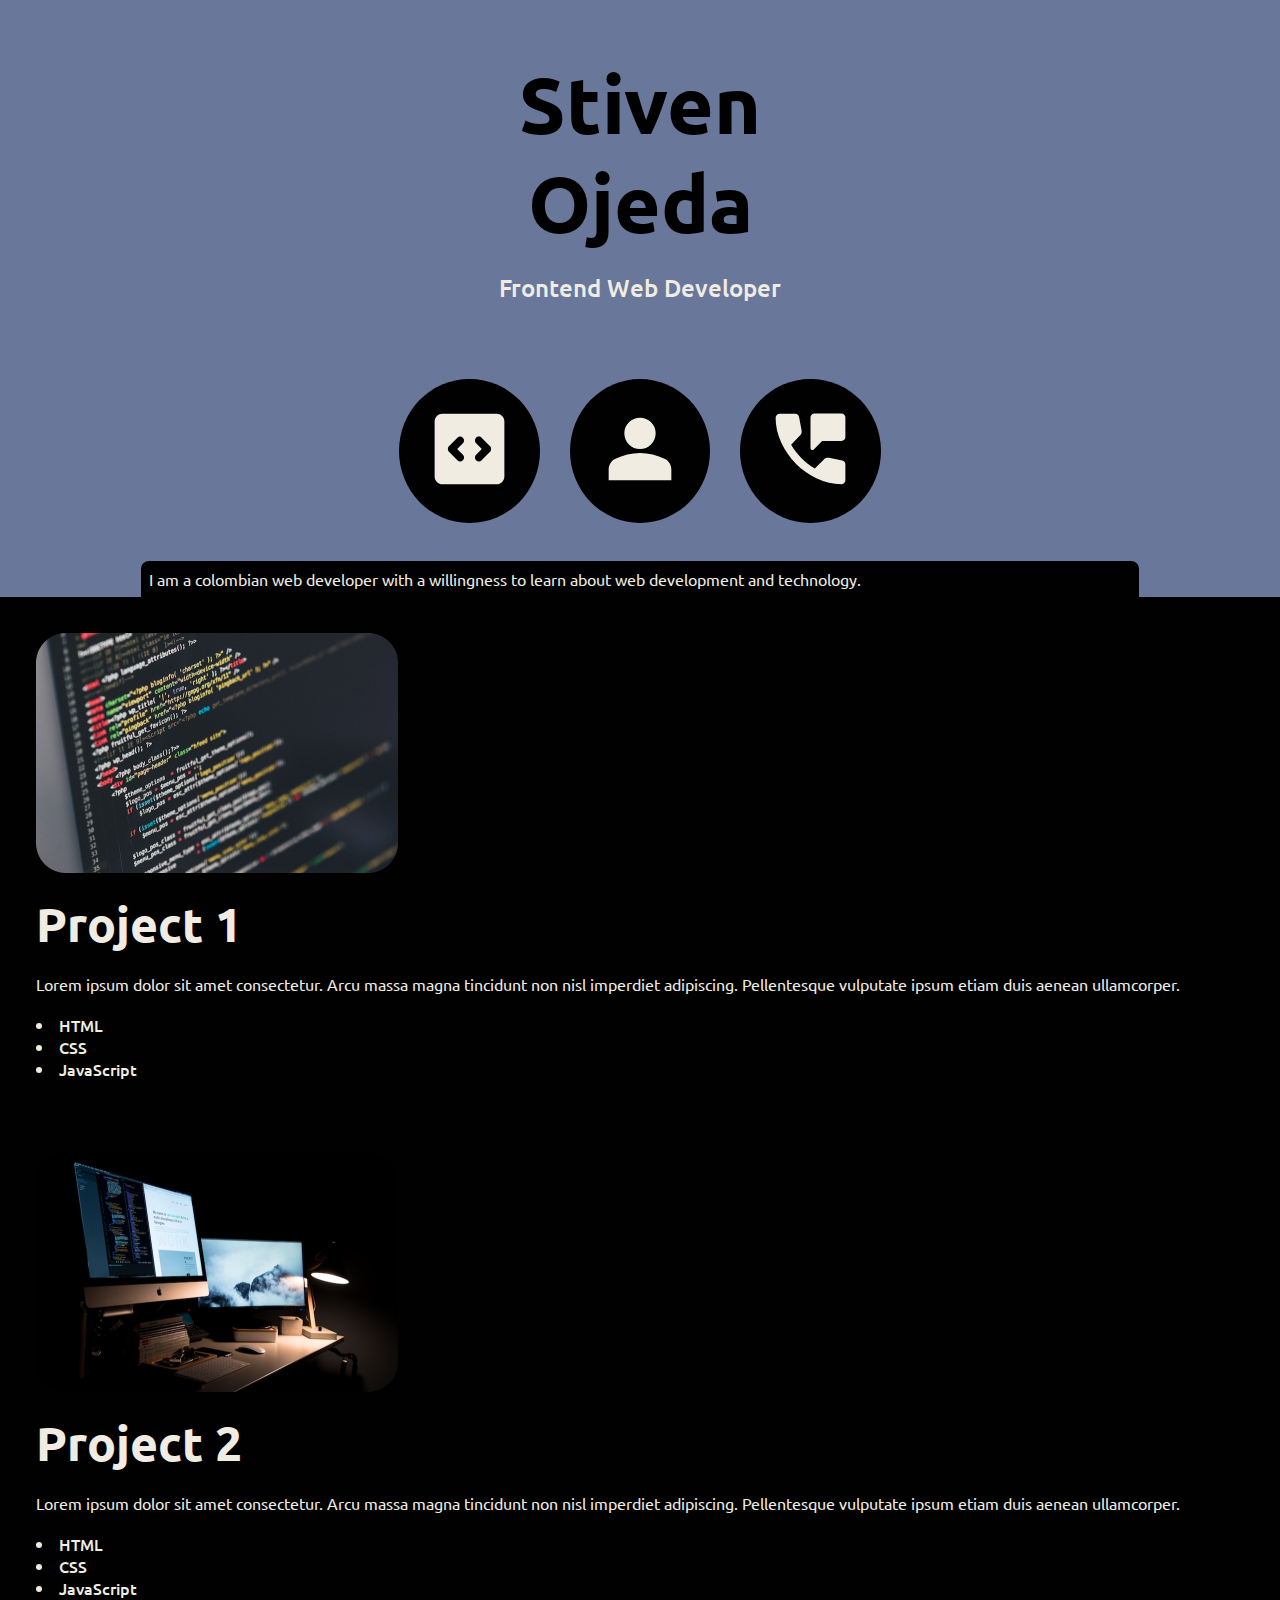
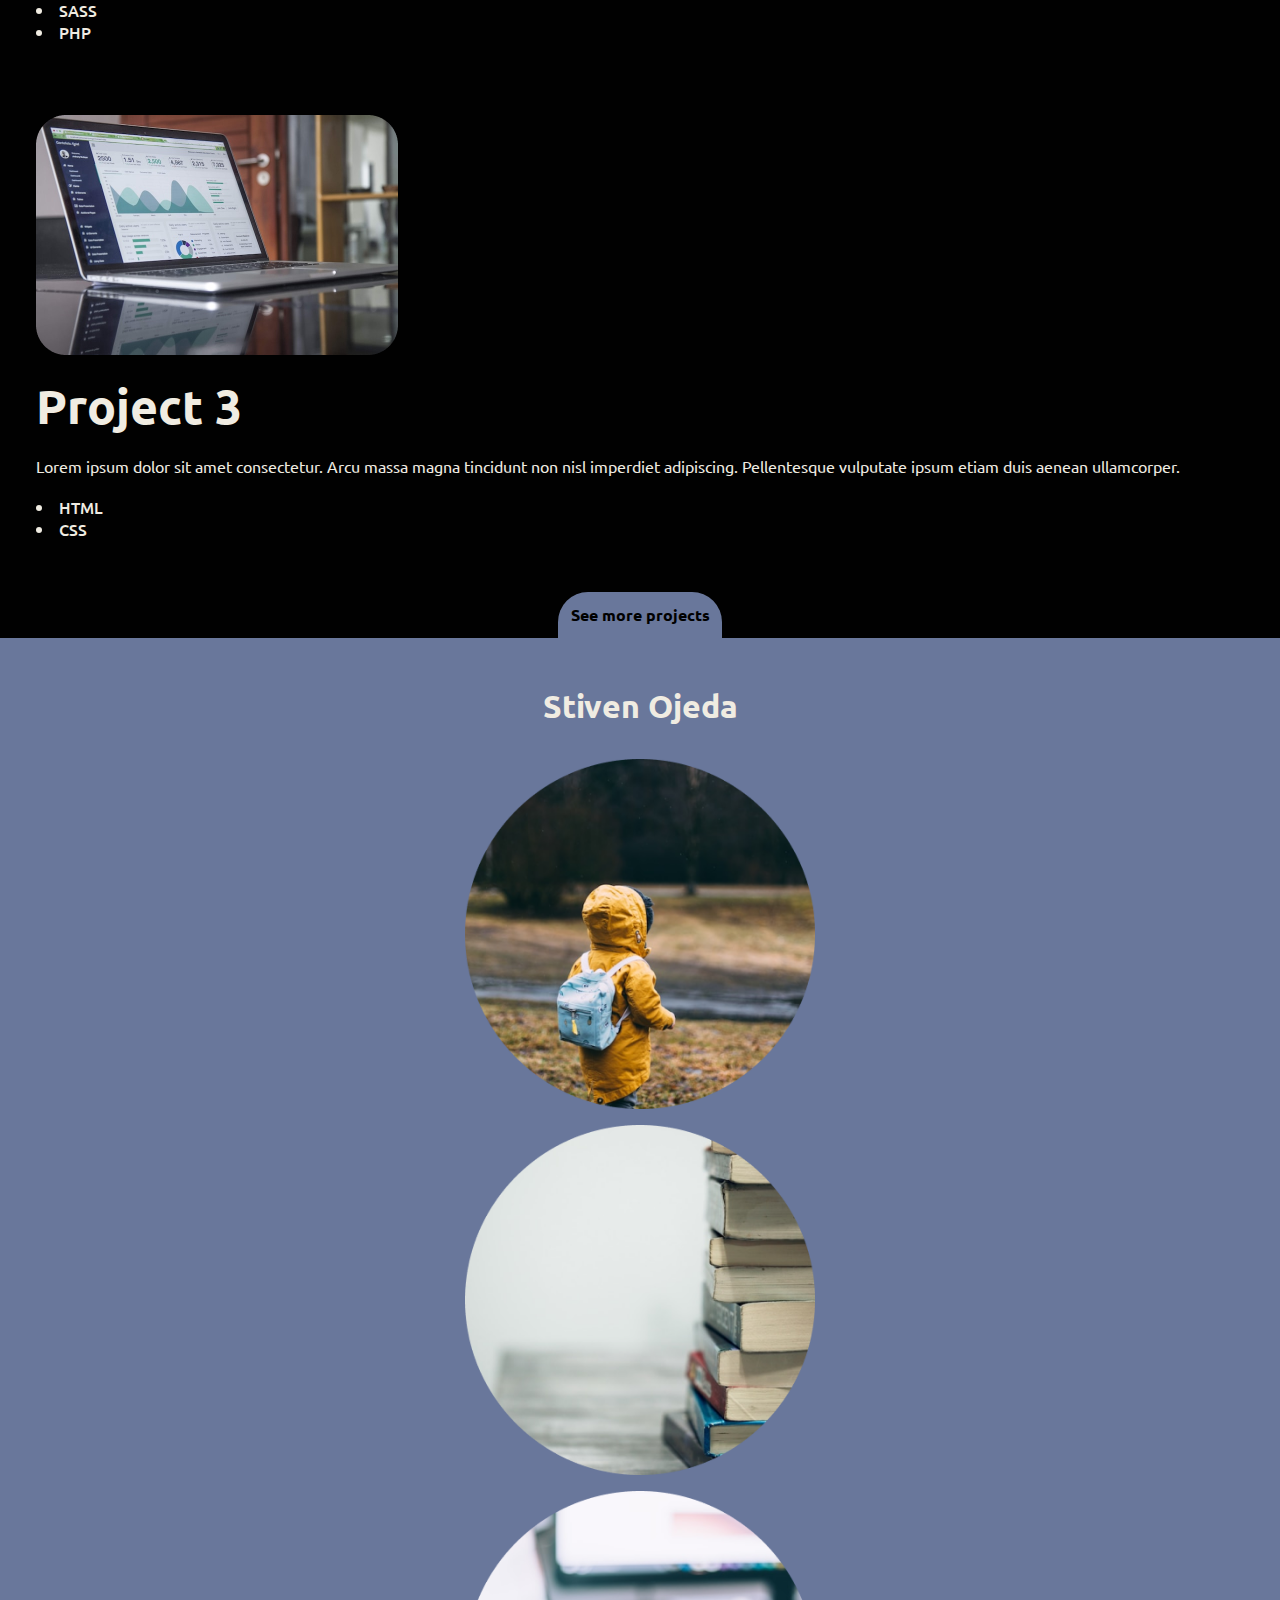
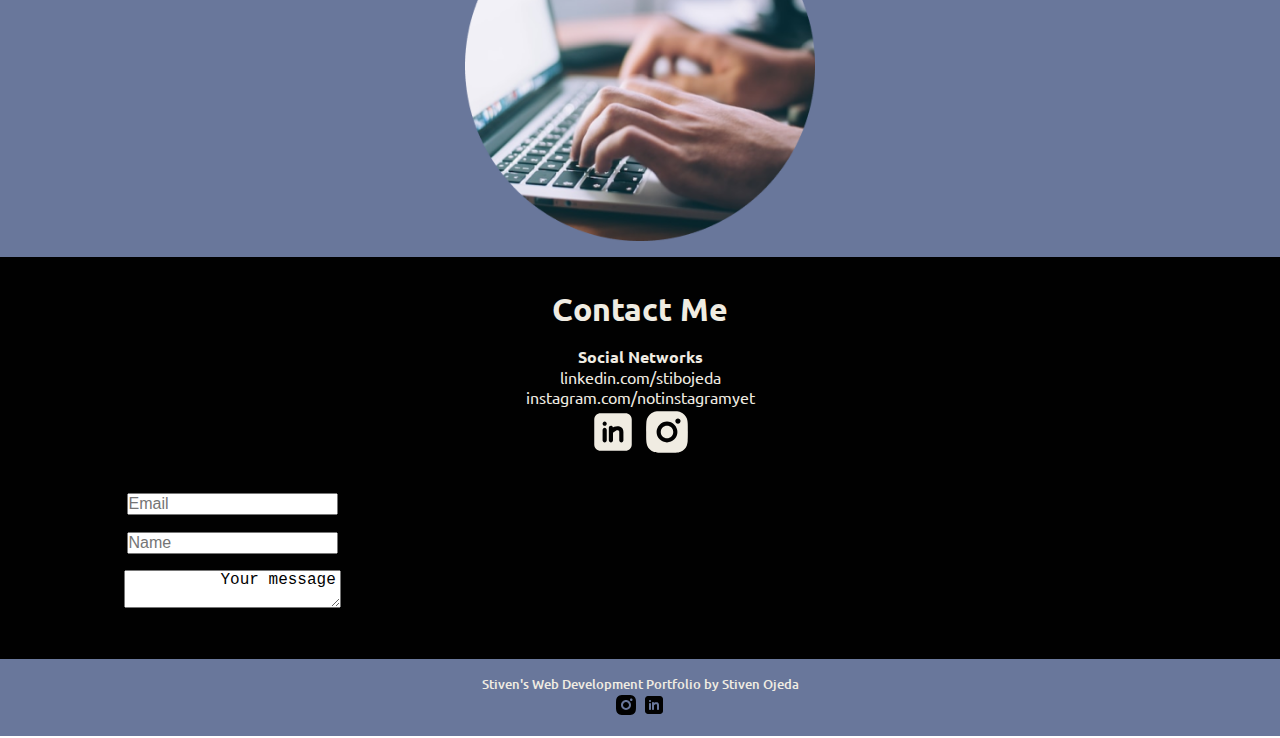
==== index.html @ a3c08ded "I created the web page design in html and css for mobile screens." ====
<!DOCTYPE html>
<html lang="en">
<head>
  <meta charset="UTF-8">
  <meta http-equiv="X-UA-Compatible" content="IE=edge">
  <meta name="viewport" content="width=device-width, initial-scale=1.0">
  <title>Stiven Ojeda</title>
  <link rel="stylesheet" type="text/css" href="styles.css">
  <link rel="preconnect" href="https://fonts.googleapis.com">
  <link rel="preconnect" href="https://fonts.gstatic.com" crossorigin>
  <link href="https://fonts.googleapis.com/css2?family=Ubuntu:ital,wght@0,300;0,400;0,500;0,700;1,300;1,400;1,500;1,700&display=swap" rel="stylesheet"> 
</head>
<body>
  <!-- First section: introduction section about Stiven Ojeda. -->
  <section class="introduction">
    <header class="introduction__heading">
      <h1>Stiven<br>Ojeda</h1>
      <h3>Frontend Web Developer</h3>
    </header>
    <div class="introduction__navigation">
      <button class="introduction__button">
        <img src="images/icons/code-icon.svg" alt="HTML code tag icon.">
      </button>
      <button class="introduction__button">
        <img src="images/icons/person-icon.svg" alt="Person icon.">
      </button>
      <button class="introduction__button">
        <img src="images/icons/phone-icon.svg" alt="Phone icon.">
      </button>
    </div>
    <p class="introduction__description" id="text_description">
      I am a colombian web developer with a willingness to learn about web development and technology.
    </p>
  </section>
  
  <!-- Second section: portfolio and gallery of projects. -->
  <div class="creations">
    <section class="creations__project">
      <img src="images/imagesProject1.png" alt="Image of the project 1.">
      <h2>Project 1</h2>
      <p>Lorem ipsum dolor sit amet consectetur. Arcu massa magna tincidunt non nisl imperdiet adipiscing. Pellentesque vulputate ipsum etiam duis aenean ullamcorper.</p>
      <ul>
        <li>HTML</li>
        <li>CSS</li>
        <li>JavaScript</li>
      </ul>
    </section>

    <section class="creations__project">
      <img src="images/imagesProject2.png" alt="Image of the project 2.">
      <h2>Project 2</h2>
      <p>Lorem ipsum dolor sit amet consectetur. Arcu massa magna tincidunt non nisl imperdiet adipiscing. Pellentesque vulputate ipsum etiam duis aenean ullamcorper.</p>
      <ul>
        <li>HTML</li>
        <li>CSS</li>
        <li>JavaScript</li>
        <li>SASS</li>
        <li>PHP</li>
      </ul>
    </section>

    <section class="creations__project">
      <img src="images/imagesProject3.png" alt="Image of the project 3.">
      <h2>Project 3</h2>
      <p>Lorem ipsum dolor sit amet consectetur. Arcu massa magna tincidunt non nisl imperdiet adipiscing. Pellentesque vulputate ipsum etiam duis aenean ullamcorper.</p>
      <ul>
        <li>HTML</li>
        <li>CSS</li>
      </ul>
    </section>
    <div class="creations__all">
      <a href="#">See more projects</a>
    </div>
  </div>

  <!-- Third section: about me section; personal information about Stiven. -->
  <section class="stiven">
    <h2>Stiven Ojeda</h2>
    <img src="images/child.png" alt="Child image.">
    <img src="images/books.png" alt="Books image.">
    <img src="images/computer-hands.png" alt="Work in programming image.">
  </section>

  <!-- Fourth section: contact information and social networks. -->
  <section class="contact">
    <h2>Contact Me</h2>
    <div class="contact__information">
      <h4>Social Networks</h4>
      <p>linkedin.com/stibojeda</p>
      <p>instagram.com/notinstagramyet</p>
      <div class="contact__icons">
        <img src="images/icons/linkedin-icon.svg" alt="Linkedin icon.">
        <img src="images/icons/instagram-icon.svg" alt="Instagram icon.">
      </div>
    </div>
    

    <form class="contact__form">
      <div class="contact__form">
        <input type="email" placeholder="Email" id="email" required>
      </div>
      <div class="contact__form">
        <input type="text" placeholder="Name" id="name" required>
      </div>
      <div class="contact__form">
        <textarea name="message">
          Your message
        </textarea>
      </div>
      
    </form>
  </section>

  <!-- Footer -->
  <footer>
    <p>Stiven&#39s Web Development Portfolio by Stiven Ojeda</p>
    <div class="footer__icons">
      <img src="images/icons/little-instagram-icon.svg" alt="Instagram icon.">
      <img src="images/icons/little-linkedin-icon.svg" alt="Linkedin icon.">
    </div>
  </footer>
</body>
</html>
---- styles.css ----
* {
  margin: 0;
  padding: 0;
  font-size: 16px;
  box-sizing: border-box;
}

body {
  font-family: 'Ubuntu', sans-serif;
}

/* First section */

.introduction {
  display: grid;
  grid-template-columns: auto;
  grid-template-rows: auto auto auto;
  padding: 1rem 1rem 0 1rem;
  background-color: #69779B;
}

.introduction__heading {
  grid-area: 1 / 1 / 2 / 2;
  display: flex;
  flex-direction: column;
  row-gap: 1.46vw;
  margin: 2.93vw;
  text-align: center;
}

.introduction__heading h1 {
  font-size: 5rem;
  font-weight: 700;
  color: #010101;
}

.introduction__heading h3 {
  font-size: 1.5rem;
  font-weight: 500;
  color: #F0ECE2;
}

.introduction__navigation {
  grid-area: 2 / 1 / 3 / 2 ;
  display: flex;
  flex-direction: row;
  justify-content: center;
  column-gap: 30px;
  margin: 2.93vw;
}

.introduction__button {
  width: auto;
  padding: 1.83vw;
  border-style: none;
  border-radius: 50%;
  background-color: #010101;
}

.introduction__button img {
  width: 7.32vw;
  height: 7.32vw;
}

.introduction__description {
  grid-area: 3 / 1 / 4 / 2 ;
  width: 80%;
  margin: 0 auto;
  padding: 0.5rem;
  font-size: 1rem;
  text-align: left;
  font-weight: 400;
  color: #F0ECE2;
  border-radius: 0.5rem 0.5rem 0 0;
  background-color: #010101;
}

/* Second section */
.creations {
  display: flex;
  flex-direction: column;
  row-gap: 2rem;
  justify-content: center;
  padding: 1rem 1rem 0 1rem;
  color: #F0ECE2;
  background-color: #010101;
}

.creations__project {
  display: flex;
  flex-direction: column;
  justify-content: center;
  row-gap: 20px;
  padding: 20px;
  color: #F0ECE2;
}

.creations__project img {
  max-width: 362px;
}

.creations__project h2 {
  font-size: 48px;
  font-weight: 700;
}

.creations__project p {
  font-size: 1rem;
  font-weight: 400;
}

.creations__project ul li {
  list-style: inside;
  font-size: 1rem;
  font-weight: 500;
}

.creations__all {
  border-radius: 30px 30px 0 0;
  padding: 0.8rem;
  max-width: 450px;
  margin: 0 auto;
  text-align: center;
  background-color: #69779B;
}

.creations__all a {
  font-size: 1rem;
  font-weight: 700;
  color: #010101;
  text-decoration: none;
}

/* Third section */
.stiven {
  display: flex;
  flex-direction: column;
  justify-content: center;
  row-gap: 1rem;
  padding: 1rem;
  background-color: #69779B;
}

.stiven h2 {
  margin: 2rem 1rem 1rem 1rem;
  font-weight: 700;
  font-size: 2rem;
  text-align: center;
  color: #F0ECE2;
}

.stiven img {
  margin: 0 auto;
  max-width: 350px;
}

/* Fourth section */
.contact {
  display: grid;
  grid-template-columns: auto;
  grid-template-rows: auto auto auto;
  padding: 1rem;
  text-align: center;
  background-color: #010101;
}

.contact h2 {
  grid-area: 1 / 1 / 2 / 2 ;
  margin: 1rem;
  font-size: 2rem;
  font-weight: 700;
  text-align: center;
  color: #F0ECE2;
}

.contact__information {
  grid-area: 2 / 1 / 3 / 2 ;
  color: #F0ECE2;
}

.contact__form {
  grid-area: 3 / 1 / 4 / 2 ;
  max-width: 400px;
  margin: 1rem;
}

/* Footer */
footer {
  padding: 1rem;
  text-align: center;
  color: #F0ECE2;
  background-color: #69779B;
}

footer p {
  font-size: 0.8rem;
  font-weight: 500;
}



@media (min-width: 900px) {
  .introduction {
    background-color: #69779B;
  }
  
  .introduction__heading {
    display: flex;
    flex-direction: column;
    row-gap: 20px;
  }
  
}
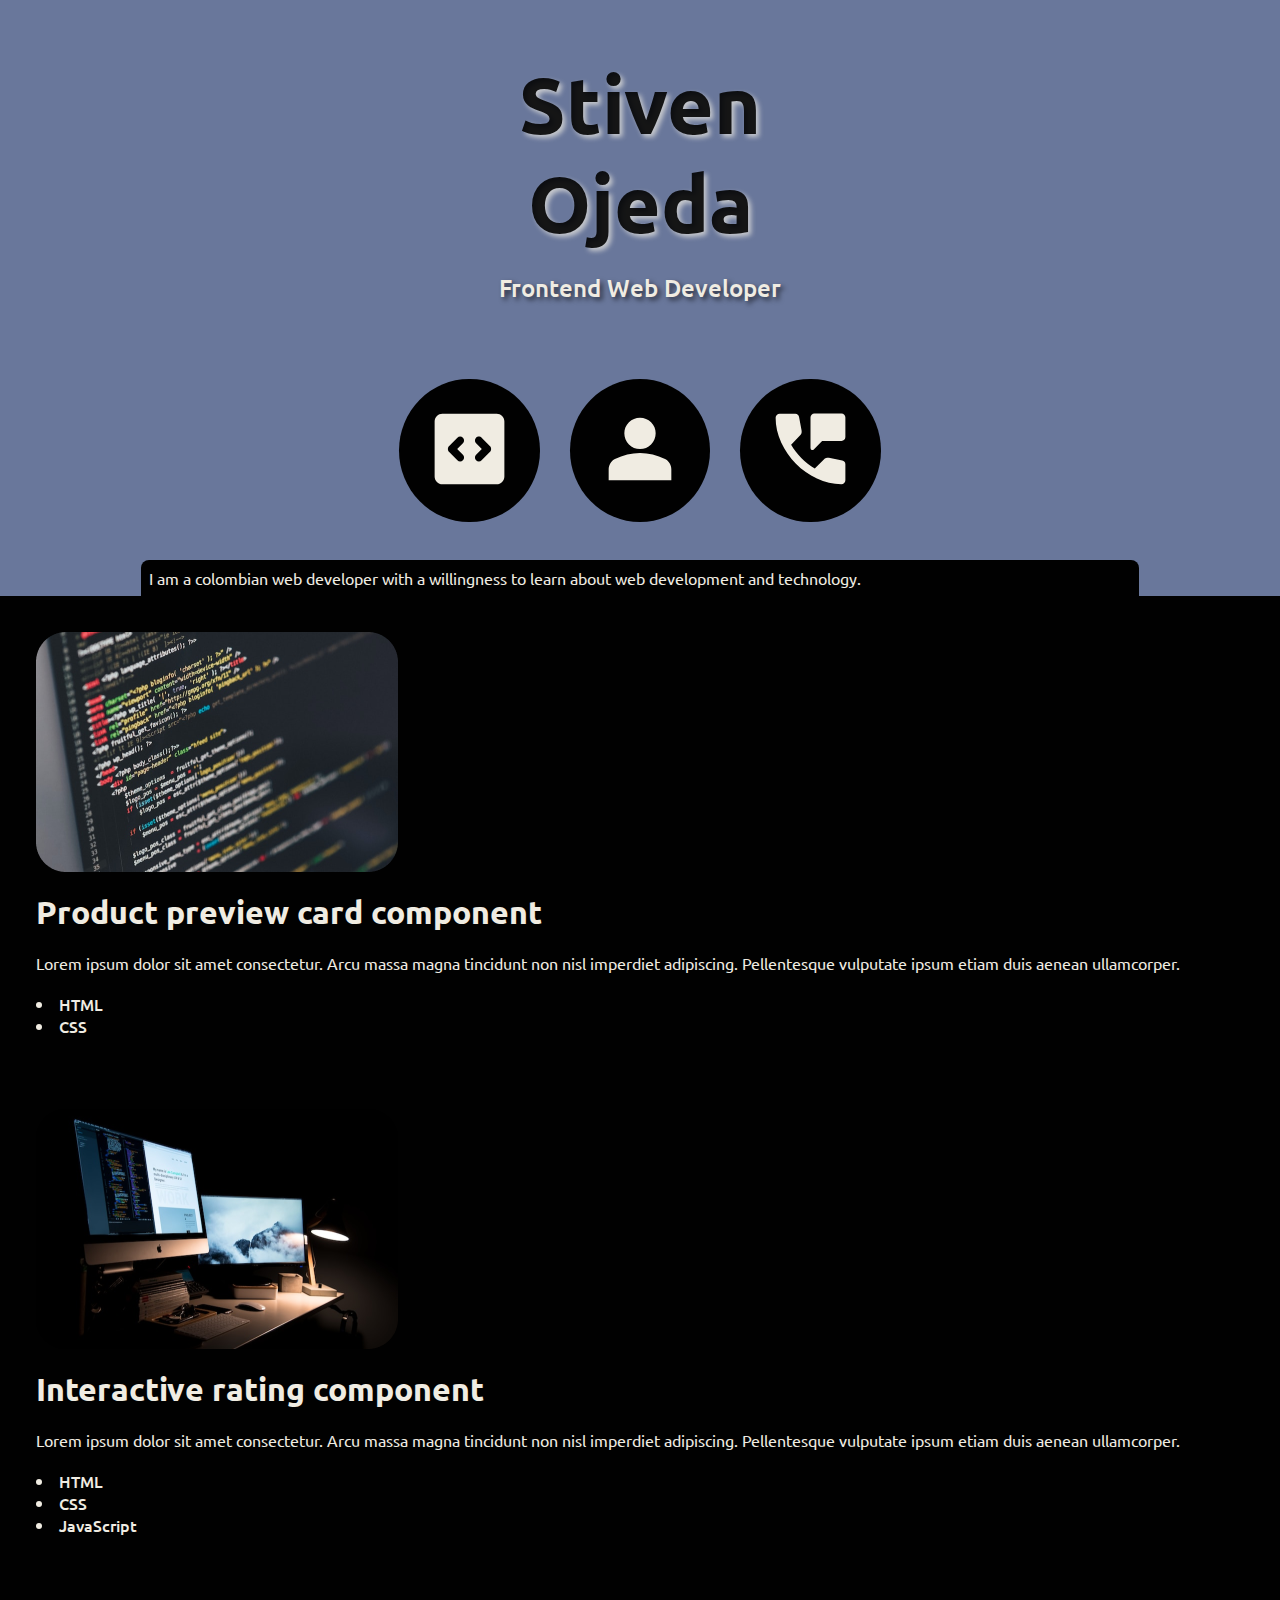
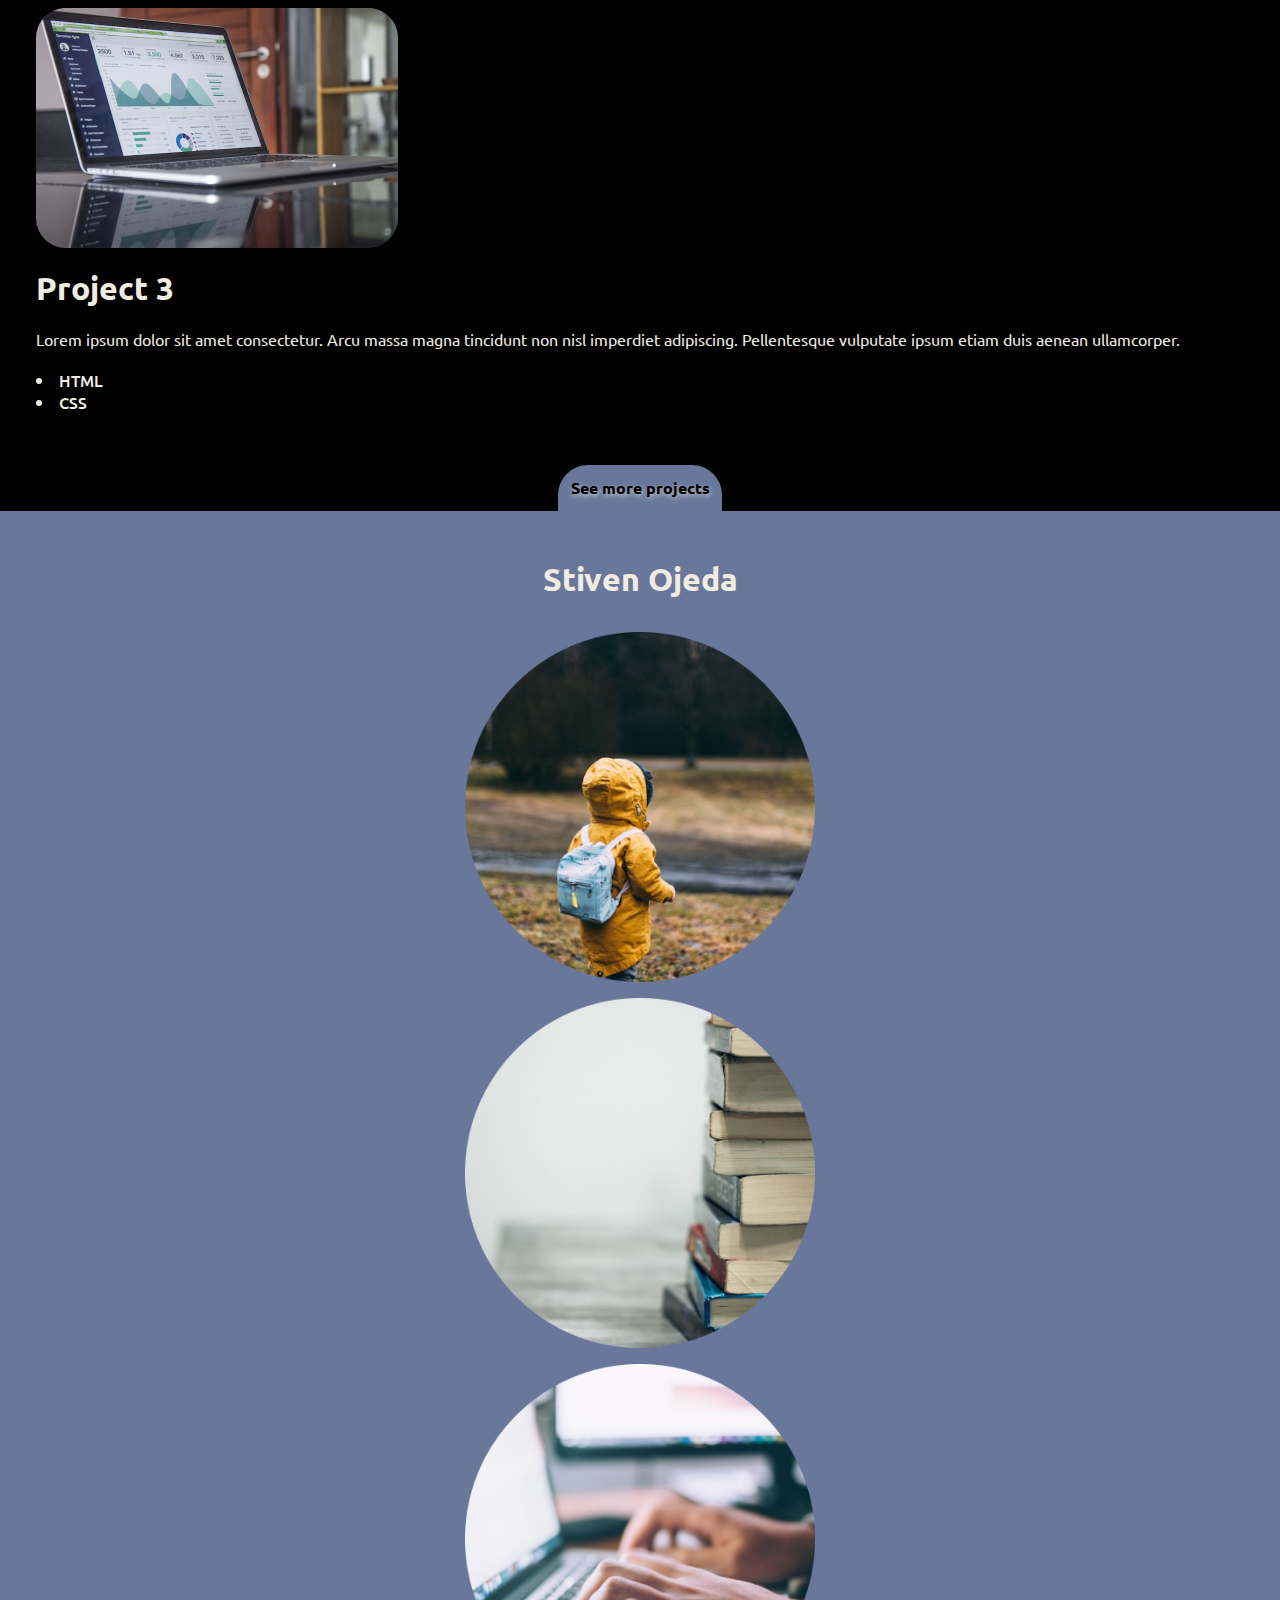
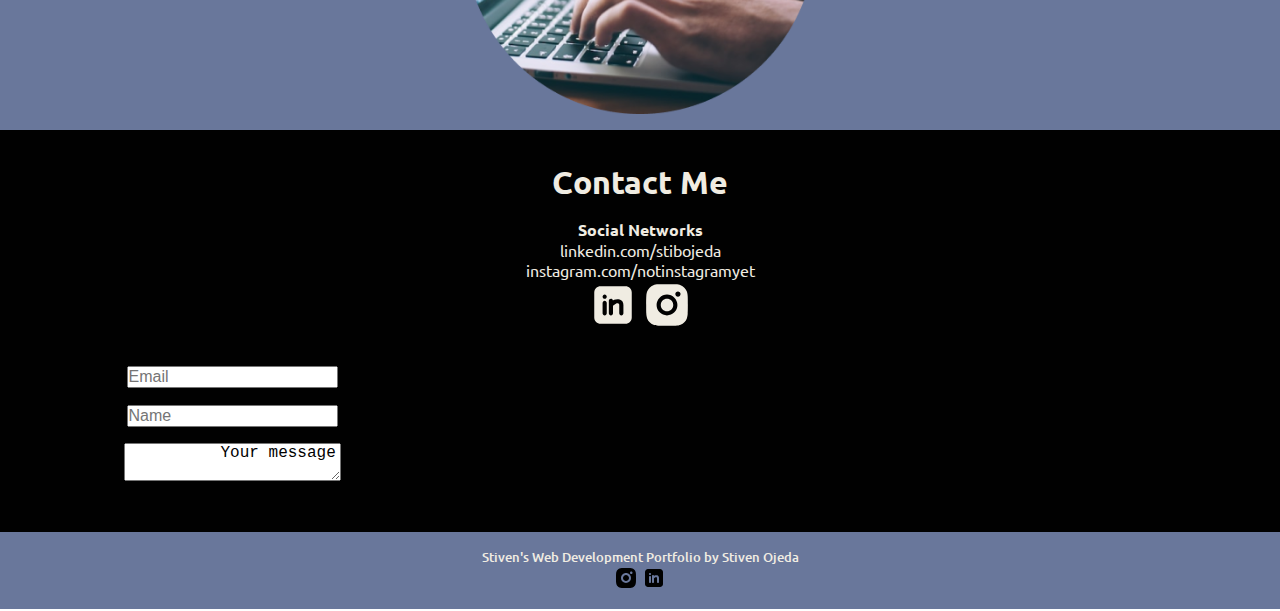
==== commit 62471dda: "I updated the html and css. I made changes in heading, shadows in text and buttons." ====
--- a/index.html
+++ b/index.html
@@ -12,21 +12,21 @@
 </head>
 <body>
   <!-- First section: introduction section about Stiven Ojeda. -->
-  <section class="introduction">
+  <section class="introduction" id="introduction" >
     <header class="introduction__heading">
       <h1>Stiven<br>Ojeda</h1>
       <h3>Frontend Web Developer</h3>
     </header>
     <div class="introduction__navigation">
-      <button class="introduction__button">
+      <a href="#creations" class="introduction__button">
         <img src="images/icons/code-icon.svg" alt="HTML code tag icon.">
-      </button>
-      <button class="introduction__button">
+      </a>
+      <a href="#stiven" class="introduction__button">
         <img src="images/icons/person-icon.svg" alt="Person icon.">
-      </button>
-      <button class="introduction__button">
+      </a>
+      <a href="#contact" class="introduction__button">
         <img src="images/icons/phone-icon.svg" alt="Phone icon.">
-      </button>
+      </a>
     </div>
     <p class="introduction__description" id="text_description">
       I am a colombian web developer with a willingness to learn about web development and technology.
@@ -34,10 +34,20 @@
   </section>
   
   <!-- Second section: portfolio and gallery of projects. -->
-  <div class="creations">
+  <div class="creations" id="creations" >
     <section class="creations__project">
       <img src="images/imagesProject1.png" alt="Image of the project 1.">
-      <h2>Project 1</h2>
+      <h2><a href="https://stibojeda.github.io/product-preview-card-component/" target="_blank">Product preview card component</a></h2>
+      <p>Lorem ipsum dolor sit amet consectetur. Arcu massa magna tincidunt non nisl imperdiet adipiscing. Pellentesque vulputate ipsum etiam duis aenean ullamcorper.</p>
+      <ul>
+        <li>HTML</li>
+        <li>CSS</li>
+      </ul>
+    </section>
+
+    <section class="creations__project">
+      <img src="images/imagesProject2.png" alt="Image of the project 2.">
+      <h2><a href="https://stibojeda.github.io/interactive-rating-component/" target="_blank">Interactive rating component</a> </h2>
       <p>Lorem ipsum dolor sit amet consectetur. Arcu massa magna tincidunt non nisl imperdiet adipiscing. Pellentesque vulputate ipsum etiam duis aenean ullamcorper.</p>
       <ul>
         <li>HTML</li>
@@ -47,21 +57,8 @@
     </section>
 
     <section class="creations__project">
-      <img src="images/imagesProject2.png" alt="Image of the project 2.">
-      <h2>Project 2</h2>
-      <p>Lorem ipsum dolor sit amet consectetur. Arcu massa magna tincidunt non nisl imperdiet adipiscing. Pellentesque vulputate ipsum etiam duis aenean ullamcorper.</p>
-      <ul>
-        <li>HTML</li>
-        <li>CSS</li>
-        <li>JavaScript</li>
-        <li>SASS</li>
-        <li>PHP</li>
-      </ul>
-    </section>
-
-    <section class="creations__project">
       <img src="images/imagesProject3.png" alt="Image of the project 3.">
-      <h2>Project 3</h2>
+      <h2><a href="#" target="_blank">Project 3</a></h2>
       <p>Lorem ipsum dolor sit amet consectetur. Arcu massa magna tincidunt non nisl imperdiet adipiscing. Pellentesque vulputate ipsum etiam duis aenean ullamcorper.</p>
       <ul>
         <li>HTML</li>
@@ -74,7 +71,7 @@
   </div>
 
   <!-- Third section: about me section; personal information about Stiven. -->
-  <section class="stiven">
+  <section class="stiven" id="stiven" >
     <h2>Stiven Ojeda</h2>
     <img src="images/child.png" alt="Child image.">
     <img src="images/books.png" alt="Books image.">
@@ -82,7 +79,7 @@
   </section>
 
   <!-- Fourth section: contact information and social networks. -->
-  <section class="contact">
+  <section class="contact" id="contact" >
     <h2>Contact Me</h2>
     <div class="contact__information">
       <h4>Social Networks</h4>
--- a/styles.css
+++ b/styles.css
@@ -5,6 +5,10 @@
   box-sizing: border-box;
 }
 
+html {
+  scroll-behavior: smooth;
+}
+
 body {
   font-family: 'Ubuntu', sans-serif;
 }
@@ -31,13 +35,15 @@
 .introduction__heading h1 {
   font-size: 5rem;
   font-weight: 700;
-  color: #010101;
+  color: rgba(1, 1, 1, 0.9);
+  text-shadow: 0.2rem 0.2rem 5px rgba(240, 236, 226, 0.7);
 }
 
 .introduction__heading h3 {
   font-size: 1.5rem;
   font-weight: 500;
   color: #F0ECE2;
+  text-shadow: 0.2rem 0.2rem 5px rgba(1, 1, 1, 0.6);
 }
 
 .introduction__navigation {
@@ -57,6 +63,10 @@
   background-color: #010101;
 }
 
+.introduction__button:hover {
+  background-color: #ACDBDF;
+}
+
 .introduction__button img {
   width: 7.32vw;
   height: 7.32vw;
@@ -99,9 +109,19 @@
   max-width: 362px;
 }
 
-.creations__project h2 {
-  font-size: 48px;
-  font-weight: 700;
+.creations__project a {
+  font-size: 2rem;
+  font-weight: 700;
+  text-decoration: none;
+  color: #F0ECE2;
+}
+
+.creations__project a:hover {
+  color: #ACDBDF;
+}
+
+.creations__project a:focus {
+  color: #ACDBDF;
 }
 
 .creations__project p {
@@ -129,6 +149,11 @@
   font-weight: 700;
   color: #010101;
   text-decoration: none;
+  text-shadow: 0.1rem 0.1rem 5px rgba(240, 236, 226, 0.7);
+}
+
+.creations__all a:hover {
+  color: #ACDBDF;
 }
 
 /* Third section */
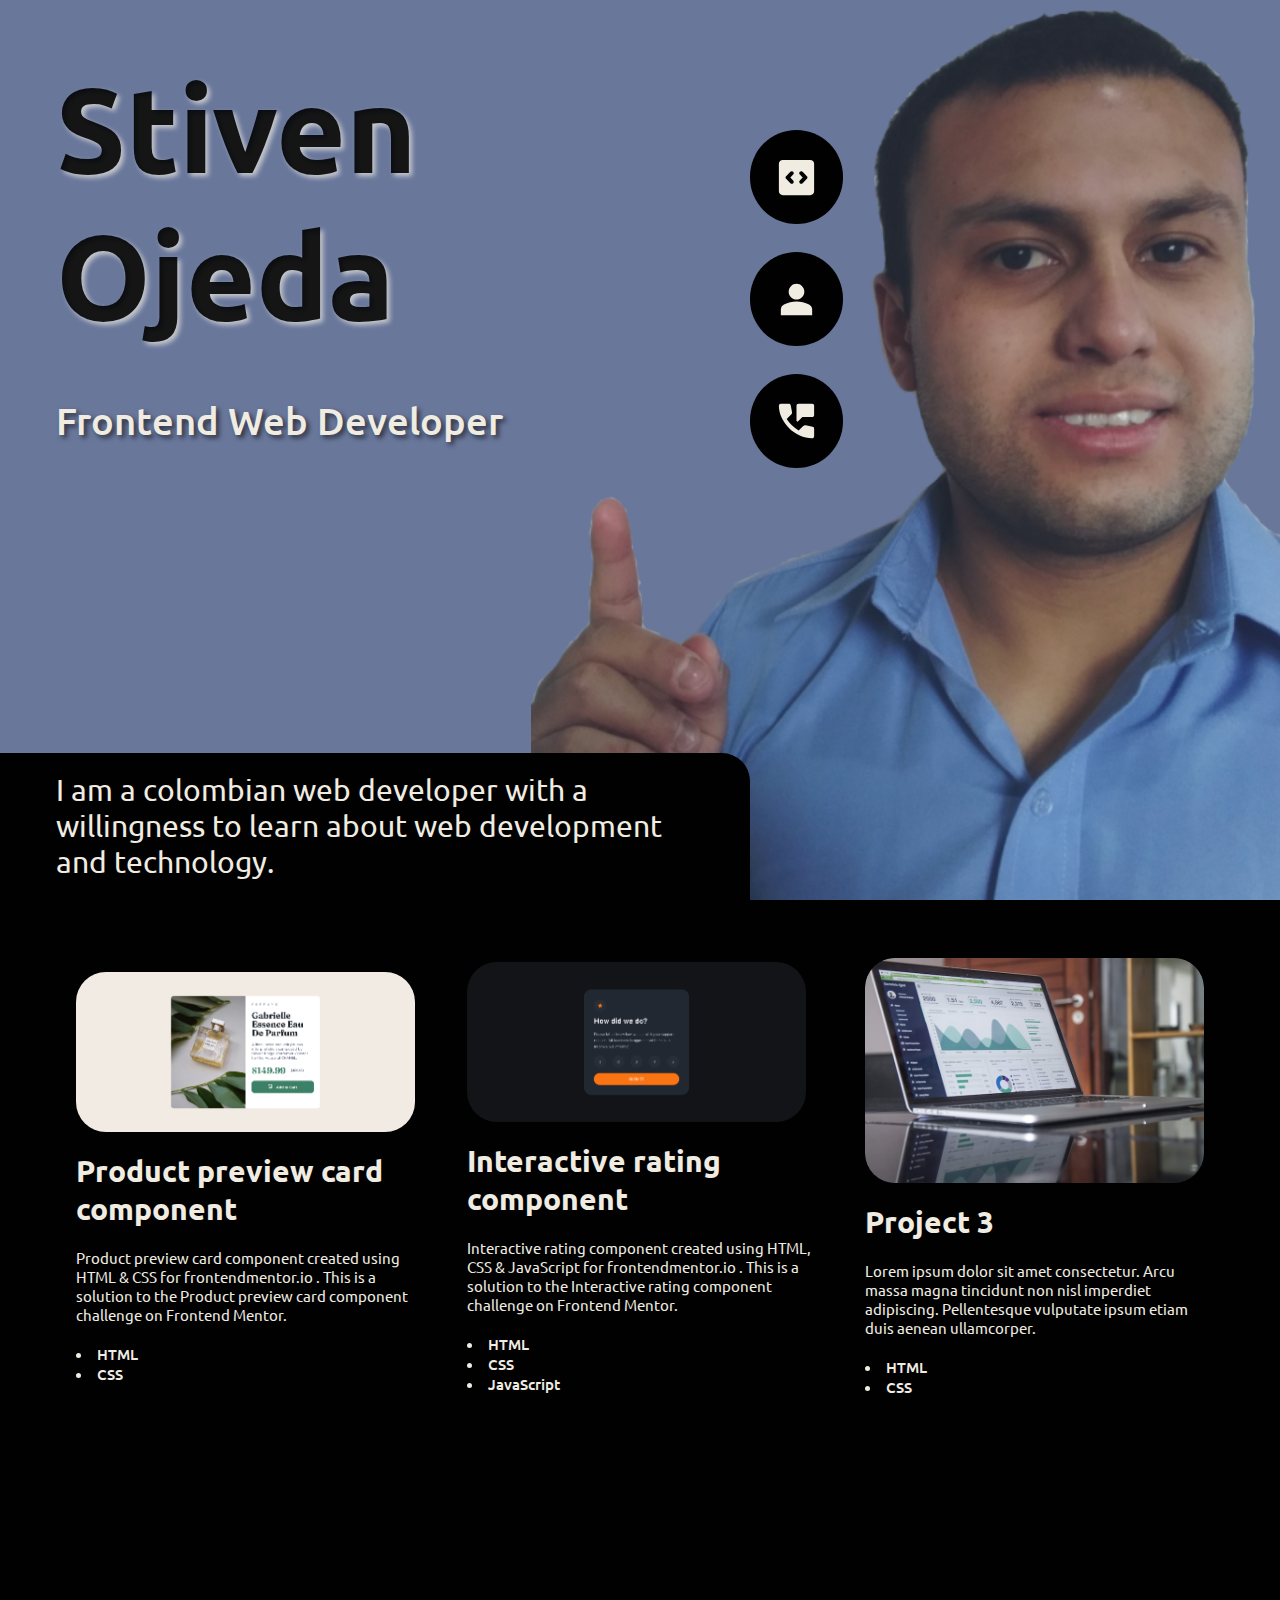
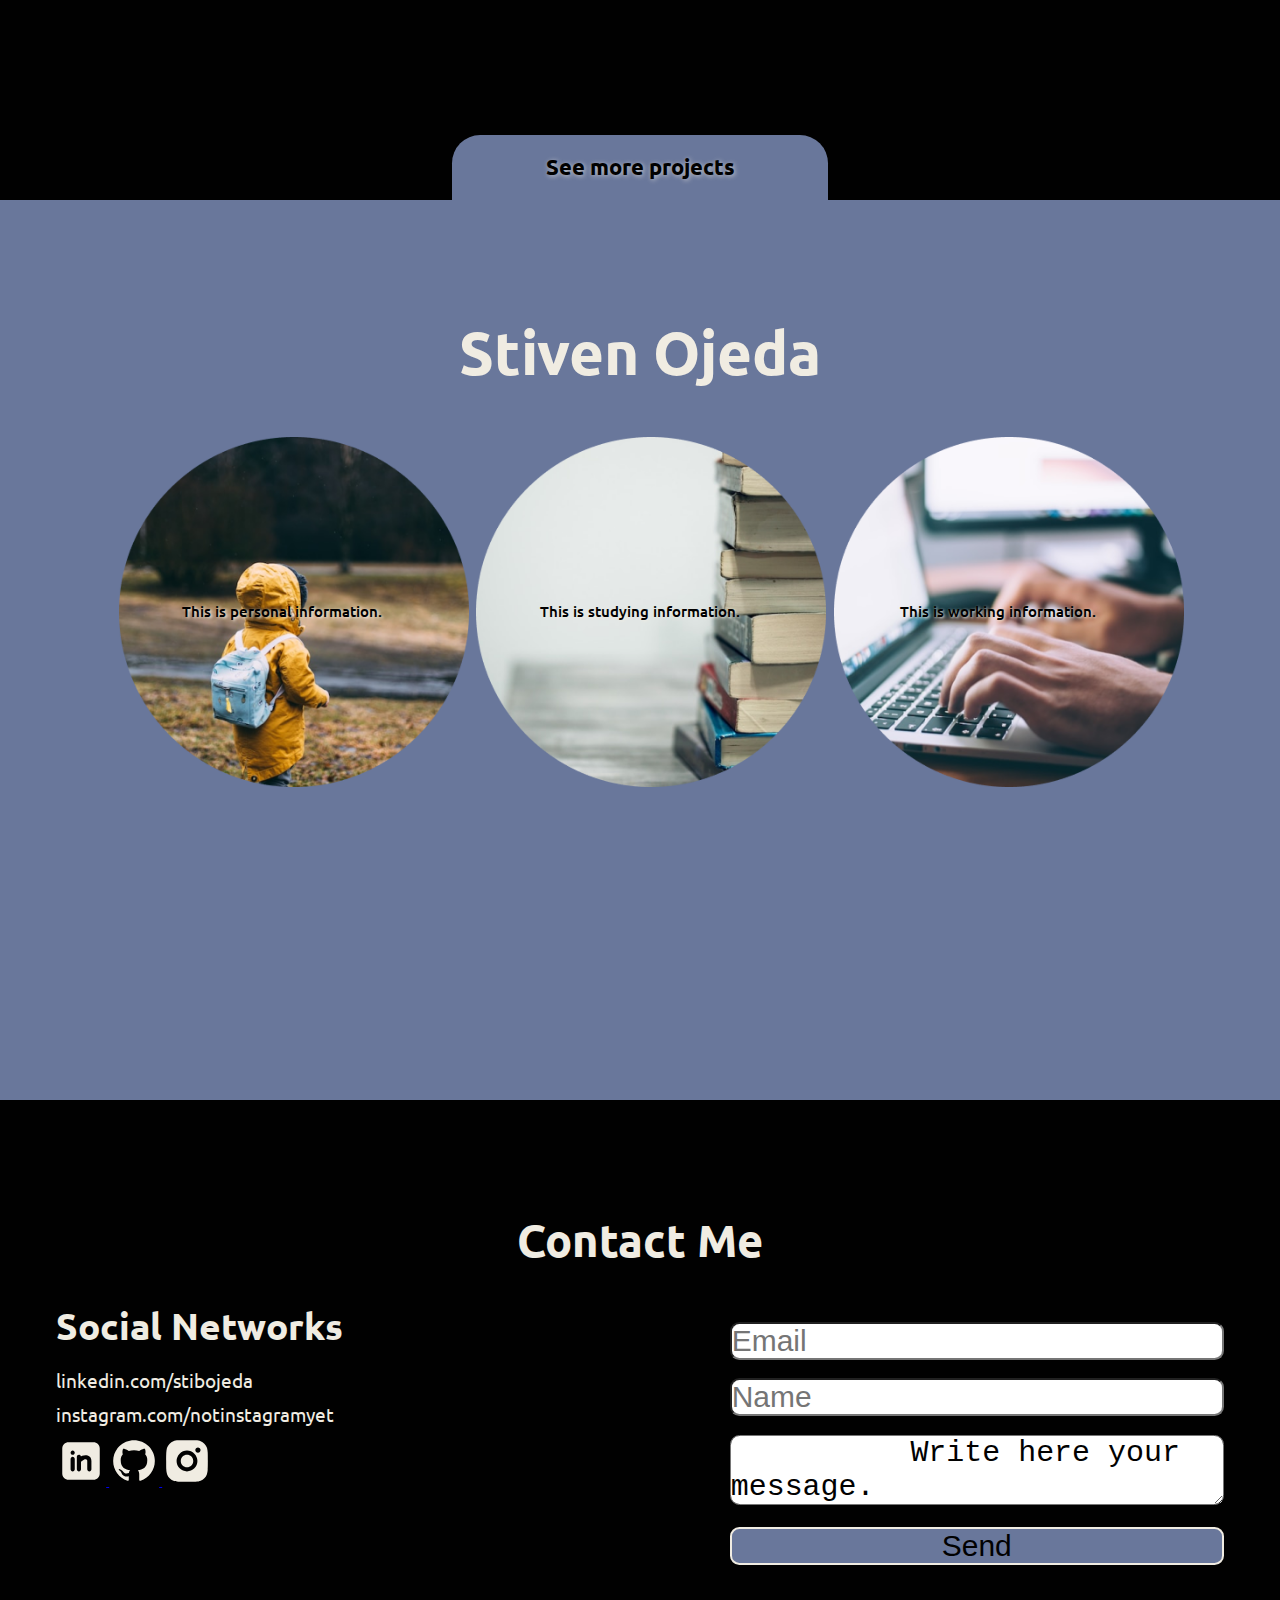
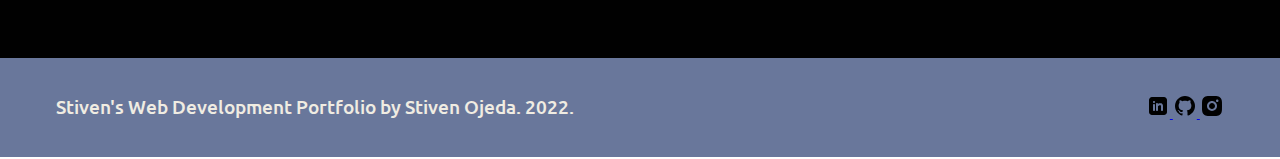
==== commit f0b59719: "Finished commit of sunday 4 of december 2022. The portfolio is in building yet and it is not finishe" ====
--- a/index.html
+++ b/index.html
@@ -17,6 +17,7 @@
       <h1>Stiven<br>Ojeda</h1>
       <h3>Frontend Web Developer</h3>
     </header>
+    <img class="introduction__stiven" src="images/photos/stiven-ojeda.png">
     <div class="introduction__navigation">
       <a href="#creations" class="introduction__button">
         <img src="images/icons/code-icon.svg" alt="HTML code tag icon.">
@@ -28,6 +29,7 @@
         <img src="images/icons/phone-icon.svg" alt="Phone icon.">
       </a>
     </div>
+    
     <p class="introduction__description" id="text_description">
       I am a colombian web developer with a willingness to learn about web development and technology.
     </p>
@@ -35,36 +37,44 @@
   
   <!-- Second section: portfolio and gallery of projects. -->
   <div class="creations" id="creations" >
-    <section class="creations__project">
-      <img src="images/imagesProject1.png" alt="Image of the project 1.">
-      <h2><a href="https://stibojeda.github.io/product-preview-card-component/" target="_blank">Product preview card component</a></h2>
-      <p>Lorem ipsum dolor sit amet consectetur. Arcu massa magna tincidunt non nisl imperdiet adipiscing. Pellentesque vulputate ipsum etiam duis aenean ullamcorper.</p>
-      <ul>
-        <li>HTML</li>
-        <li>CSS</li>
-      </ul>
-    </section>
-
-    <section class="creations__project">
-      <img src="images/imagesProject2.png" alt="Image of the project 2.">
-      <h2><a href="https://stibojeda.github.io/interactive-rating-component/" target="_blank">Interactive rating component</a> </h2>
-      <p>Lorem ipsum dolor sit amet consectetur. Arcu massa magna tincidunt non nisl imperdiet adipiscing. Pellentesque vulputate ipsum etiam duis aenean ullamcorper.</p>
-      <ul>
-        <li>HTML</li>
-        <li>CSS</li>
-        <li>JavaScript</li>
-      </ul>
-    </section>
-
-    <section class="creations__project">
-      <img src="images/imagesProject3.png" alt="Image of the project 3.">
-      <h2><a href="#" target="_blank">Project 3</a></h2>
-      <p>Lorem ipsum dolor sit amet consectetur. Arcu massa magna tincidunt non nisl imperdiet adipiscing. Pellentesque vulputate ipsum etiam duis aenean ullamcorper.</p>
-      <ul>
-        <li>HTML</li>
-        <li>CSS</li>
-      </ul>
-    </section>
+    
+    <div class="creations__list">
+      <section class="creations__project">
+        <img src="images/product-preview-card-component.png" alt="Screenshot of Product preview card component.">
+        <h2><a href="https://stibojeda.github.io/product-preview-card-component/" target="_blank">Product preview card component</a></h2>
+        <p>
+          Product preview card component created using HTML & CSS for frontendmentor.io . This is a solution to the Product preview card component challenge on Frontend Mentor.
+        </p>
+        <ul>
+          <li>HTML</li>
+          <li>CSS</li>
+        </ul>
+      </section>
+  
+      <section class="creations__project">
+        <img src="images/interactive-rating-component.png" alt="Image of interactive rating component.">
+        <h2><a href="https://stibojeda.github.io/interactive-rating-component/" target="_blank">Interactive rating component</a> </h2>
+        <p>
+          Interactive rating component created using HTML, CSS & JavaScript for frontendmentor.io . This is a solution to the Interactive rating component challenge on Frontend Mentor.
+        </p>
+        <ul>
+          <li>HTML</li>
+          <li>CSS</li>
+          <li>JavaScript</li>
+        </ul>
+      </section>
+  
+      <section class="creations__project">
+        <img src="images/imagesProject3.png" alt="Image of the project 3.">
+        <h2><a href="#" target="_blank">Project 3</a></h2>
+        <p>Lorem ipsum dolor sit amet consectetur. Arcu massa magna tincidunt non nisl imperdiet adipiscing. Pellentesque vulputate ipsum etiam duis aenean ullamcorper.</p>
+        <ul>
+          <li>HTML</li>
+          <li>CSS</li>
+        </ul>
+      </section>
+    </div>
+    
     <div class="creations__all">
       <a href="#">See more projects</a>
     </div>
@@ -73,26 +83,51 @@
   <!-- Third section: about me section; personal information about Stiven. -->
   <section class="stiven" id="stiven" >
     <h2>Stiven Ojeda</h2>
-    <img src="images/child.png" alt="Child image.">
-    <img src="images/books.png" alt="Books image.">
-    <img src="images/computer-hands.png" alt="Work in programming image.">
+
+    <div class="stiven__information">
+      <div class="stiven__container">
+        <img class="stiven__person" src="images/child.png" alt="Child image.">
+        <p class="stiven_person_text">
+          This is personal information.
+        </p>
+      </div>
+      <div class="stiven__container">
+        <img class="stiven__study" src="images/books.png" alt="Books image.">
+        <p class="stiven_study_text">
+          This is studying information.
+        </p>
+      </div>
+      <div class="stiven__container">
+        <img class="stiven__work" src="images/computer-hands.png" alt="Work in programming image.">
+        <p class="stiven_work_text">
+          This is working information.
+        </p>
+      </div>
+    </div>
+    
   </section>
 
   <!-- Fourth section: contact information and social networks. -->
-  <section class="contact" id="contact" >
+  <section class="contact">
     <h2>Contact Me</h2>
     <div class="contact__information">
       <h4>Social Networks</h4>
       <p>linkedin.com/stibojeda</p>
       <p>instagram.com/notinstagramyet</p>
       <div class="contact__icons">
-        <img src="images/icons/linkedin-icon.svg" alt="Linkedin icon.">
-        <img src="images/icons/instagram-icon.svg" alt="Instagram icon.">
+        <a href="#">
+          <img src="images/icons/linkedin-icon.svg" alt="Linkedin icon.">
+        </a>
+        <a href="https://github.com/stibojeda">
+          <img src="images/icons/github-icon.svg" alt="GitHub icon.">
+        </a>
+        <a href="#">
+          <img src="images/icons/instagram-icon.svg" alt="Instagram icon.">
+        </a>
       </div>
     </div>
     
-
-    <form class="contact__form">
+    <form class="contact__form" id="contact">
       <div class="contact__form">
         <input type="email" placeholder="Email" id="email" required>
       </div>
@@ -101,19 +136,29 @@
       </div>
       <div class="contact__form">
         <textarea name="message">
-          Your message
+          Write here your message.
         </textarea>
       </div>
-      
+      <div class="contact__form contact_form_submit">
+        <input type="submit" value="Send">
+      </div>
     </form>
   </section>
 
   <!-- Footer -->
   <footer>
-    <p>Stiven&#39s Web Development Portfolio by Stiven Ojeda</p>
+    <p>Stiven&#39s Web Development Portfolio by Stiven Ojeda. 2022.</p>
     <div class="footer__icons">
-      <img src="images/icons/little-instagram-icon.svg" alt="Instagram icon.">
-      <img src="images/icons/little-linkedin-icon.svg" alt="Linkedin icon.">
+      <a href="#">
+        <img src="images/icons/little-linkedin-icon.svg" alt="Linkedin icon.">
+      </a>
+      <a href="https://github.com/stibojeda">
+        <img src="images/icons/little-github-icon.svg" alt="GitHub icon.">
+      </a>
+      <a href="#">
+        <img src="images/icons/little-instagram-icon.svg" alt="Instagram icon.">
+      </a>
+      
     </div>
   </footer>
 </body>
--- a/styles.css
+++ b/styles.css
@@ -70,6 +70,10 @@
 .introduction__button img {
   width: 7.32vw;
   height: 7.32vw;
+}
+
+.introduction__stiven {
+  display: none;
 }
 
 .introduction__description {
@@ -87,13 +91,16 @@
 
 /* Second section */
 .creations {
+  padding: 1rem 1rem 0 1rem;
+  color: #F0ECE2;
+  background-color: #010101;
+}
+
+.creations__list {
   display: flex;
   flex-direction: column;
   row-gap: 2rem;
   justify-content: center;
-  padding: 1rem 1rem 0 1rem;
-  color: #F0ECE2;
-  background-color: #010101;
 }
 
 .creations__project {
@@ -105,11 +112,16 @@
   color: #F0ECE2;
 }
 
+.creations_project_unit {
+  max-width: 362px;
+}
+
 .creations__project img {
   max-width: 362px;
-}
-
-.creations__project a {
+  border-radius: 2rem;
+}
+
+.creations__project h2 a {
   font-size: 2rem;
   font-weight: 700;
   text-decoration: none;
@@ -138,7 +150,7 @@
 .creations__all {
   border-radius: 30px 30px 0 0;
   padding: 0.8rem;
-  max-width: 450px;
+  max-width: 250px;
   margin: 0 auto;
   text-align: center;
   background-color: #69779B;
@@ -158,12 +170,15 @@
 
 /* Third section */
 .stiven {
+  padding: 1rem;
+  background-color: #69779B;
+}
+
+.stiven__information {
   display: flex;
   flex-direction: column;
   justify-content: center;
   row-gap: 1rem;
-  padding: 1rem;
-  background-color: #69779B;
 }
 
 .stiven h2 {
@@ -174,9 +189,32 @@
   color: #F0ECE2;
 }
 
+.stiven__container {
+  position: relative;
+  max-width: 350px;
+  max-height: 350px;
+}
+
 .stiven img {
   margin: 0 auto;
   max-width: 350px;
+}
+
+.stiven_person_text,
+.stiven_study_text,
+.stiven_work_text
+{
+  /* display: none; */
+  position: absolute;
+  z-index: 10;
+  top: 50%;
+  width: 100%;
+  border-radius: 50%;
+  font-size: 1rem;
+  font-weight: 500;  
+  text-align: center;
+  color: #010101;
+  text-shadow: 0.1rem 0.1rem 3px #F0ECE2;
 }
 
 /* Fourth section */
@@ -209,6 +247,27 @@
   margin: 1rem;
 }
 
+.contact__form input,
+.contact__form textarea
+{
+  width: 250px;
+  font-size: 1rem;
+  font-weight: 700;
+  color: #010101;
+  border-radius: 5px;
+}
+
+.contact__form textarea {
+  color: #010101;
+}
+
+.contact_form_submit input{
+  font-size: 1.2rem;
+  border-style: none;
+  border: 2px solid #F0ECE2;
+  background-color: #69779B;
+}
+
 /* Footer */
 footer {
   padding: 1rem;
@@ -225,14 +284,243 @@
 
 
 @media (min-width: 900px) {
+
+  * {
+    padding: 0;
+    margin: 0;
+    font-size: 1.17vw;
+  }
+
+  /* First section */
+
   .introduction {
+    display: grid;
+    grid-template-columns: auto 43vw;
+    grid-template-rows: auto auto;
+    height: 100vh;
+    padding: 0;
+    /* padding: 4.39vw 4.39vw 0 4.39vw; */
     background-color: #69779B;
   }
-  
+
   .introduction__heading {
+    grid-area: 1 / 1 / 2 / 2;
     display: flex;
     flex-direction: column;
-    row-gap: 20px;
-  }
-  
+    row-gap: 3.66vw;
+    margin: 4.39vw 0 0 4.39vw;
+    text-align: left;
+  }
+
+  .introduction__heading h1 {
+    font-size: 9.37vw;
+  }
+  
+  .introduction__heading h3 {
+    font-size: 2.93vw;
+    font-weight: 500;
+  }
+
+  .introduction__navigation {
+    grid-area: 1 / 2 / 2 / 3 ;
+    position: relative;
+    display: flex;
+    flex-direction: column;
+    justify-content: center;
+    row-gap: 2.20vw;
+    margin: 0;
+    margin-right: 35.58vw;
+    min-width: 7.32vw;
+  }
+
+  .introduction__button {
+    max-width: 7.32vw;
+    max-height: 7.32vw;
+    padding: 1.83vw;
+    border-style: none;
+    border-radius: 50%;
+    background-color: #010101;
+  }
+
+  .introduction__button img {
+    width: 100%;
+    height: auto;
+    margin: 0;
+  }
+
+  .introduction__stiven {
+    grid-area: 1 / 2 / 3 / 3;
+    display: block;
+    position: absolute;
+    min-width: 42vw;
+    height: 100%;
+    right: 0;
+  }
+
+  .introduction__description {
+    position: relative;
+    grid-area: 2 / 1 / 3 / 2 ;
+    bottom: 0;
+    width: 58.57vw;
+    margin: 0;
+    margin-top: auto;
+    padding: 1.54vw 4.39vw 1.54vw 4.39vw;
+    font-size: 2rem;
+    text-align: left;
+    font-weight: 400;
+    color: #F0ECE2;
+    border-radius: 0 2.20vw 0 0;
+    background-color: #010101;
+  }
+
+  /* Second section */
+  .creations {
+    display: flex;
+    flex-direction: column;
+    align-content: space-between;
+    height: 100vh;
+    padding: 3vw 4.39vw 0 4.39vw;
+  }
+
+  .creations__list {
+    display: flex;
+    flex-direction: row;
+    row-gap: 2rem;
+    justify-content: center;
+    margin-bottom: auto;
+  }
+
+  .creations__project img {
+    max-width: 26.5vw;
+  }
+
+  .creations__all {
+    padding: 1.46vw;
+    min-width: 29.3vw;
+    margin: 0 auto;
+    text-align: center;
+    border-radius: 2.20vw 2.20vw 0 0;
+    background-color: #69779B;
+  }
+  
+  .creations__all a {
+    width: 100%;
+    font-size: 1.5rem;
+    font-weight: 700;
+    color: #010101;
+    text-decoration: none;
+    text-shadow: 0.1rem 0.1rem 5px rgba(240, 236, 226, 0.7);
+  }
+
+  /* Third section */
+  .stiven {
+    height: 100vh;
+    padding: 4.39vw;
+    background-color: #69779B;
+  }
+
+  .stiven__information {
+    display: flex;
+    flex-direction: row;
+    justify-content: center;
+    column-gap: 2rem;
+  }
+  
+  .stiven h2 {
+    margin: 4.39vw auto 3.66vw;
+    font-weight: 700;
+    font-size: 4rem;
+    text-align: center;
+    color: #F0ECE2;
+  }
+  
+  .stiven__container {
+    position: relative;
+    width: 25.6vw;
+    min-width: 25vw;
+    height: 25.6vw;
+    min-height: 25vw;
+  }
+  
+  .stiven img {
+    margin: 0 auto;
+    min-width: 25vw;
+  }
+
+  /* Fourth section */
+  .contact {
+    display: grid;
+    grid-template-columns: auto 38.6vw;
+    grid-template-rows: auto auto;
+    padding: 4.39vw;
+    text-align: center;
+    background-color: #010101;
+  }
+  
+  .contact h2 {
+    grid-area: 1 / 1 / 2 / 3 ;
+    margin-top: 4.39vw;
+    font-size: 3rem;
+  }
+  
+  .contact__information {
+    grid-area: 2 / 1 / 3 / 2 ;
+    text-align: left;
+    color: #F0ECE2;
+  }
+
+  .contact__information h4 {
+    margin: 1.46vw 0;
+    font-size: 2.5rem;
+    font-weight: 700;
+  }
+
+  .contact__information p {
+    margin: 0.73vw 0;
+    font-size: 1.25rem;
+    font-weight: 400;
+  }
+  
+  .contact__icons img {
+    min-width: 3.66vw;
+  }
+
+  .contact__form {
+    grid-area: 2 / 2 / 3 / 3 ;
+    width: 38.6vw;
+    margin: 1.46vw 0;
+  }
+  
+  .contact__form input,
+  .contact__form textarea
+  {
+    width: 38.6vw;
+    font-size: 2rem;
+    font-weight: 500;
+    color: #010101;
+    border-radius: 0.73vw;
+  }
+  
+  .contact_form_submit input{
+    font-size: 2rem;
+  }
+
+  /* Footer */
+  footer {
+    display: flex;
+    flex-direction: row;
+    justify-content: space-between;
+    padding: 2.78vw 4.39vw;
+  }
+  
+  footer p {
+    font-size: 1.25rem;
+    font-weight: 500;
+  }
+
+  .footer__icons img {
+    min-width: 1.25rem;
+  }
+
+
 }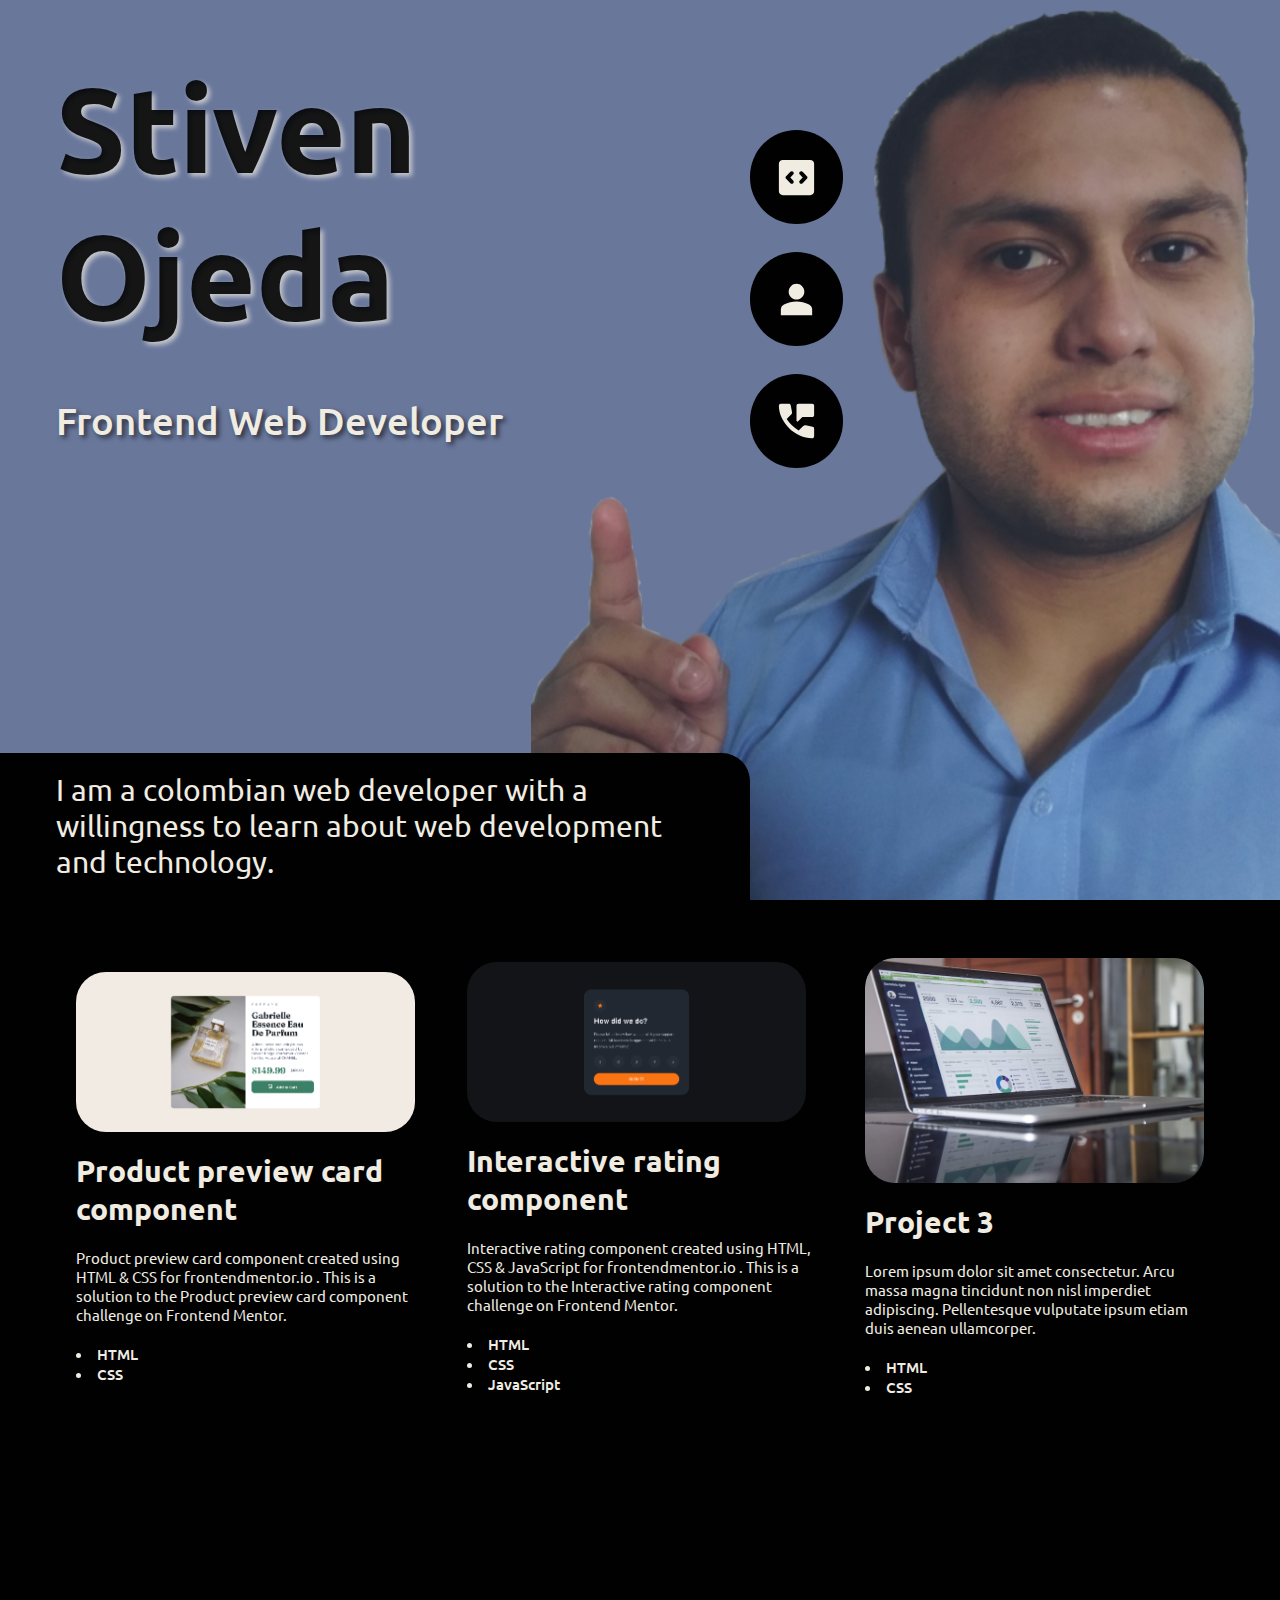
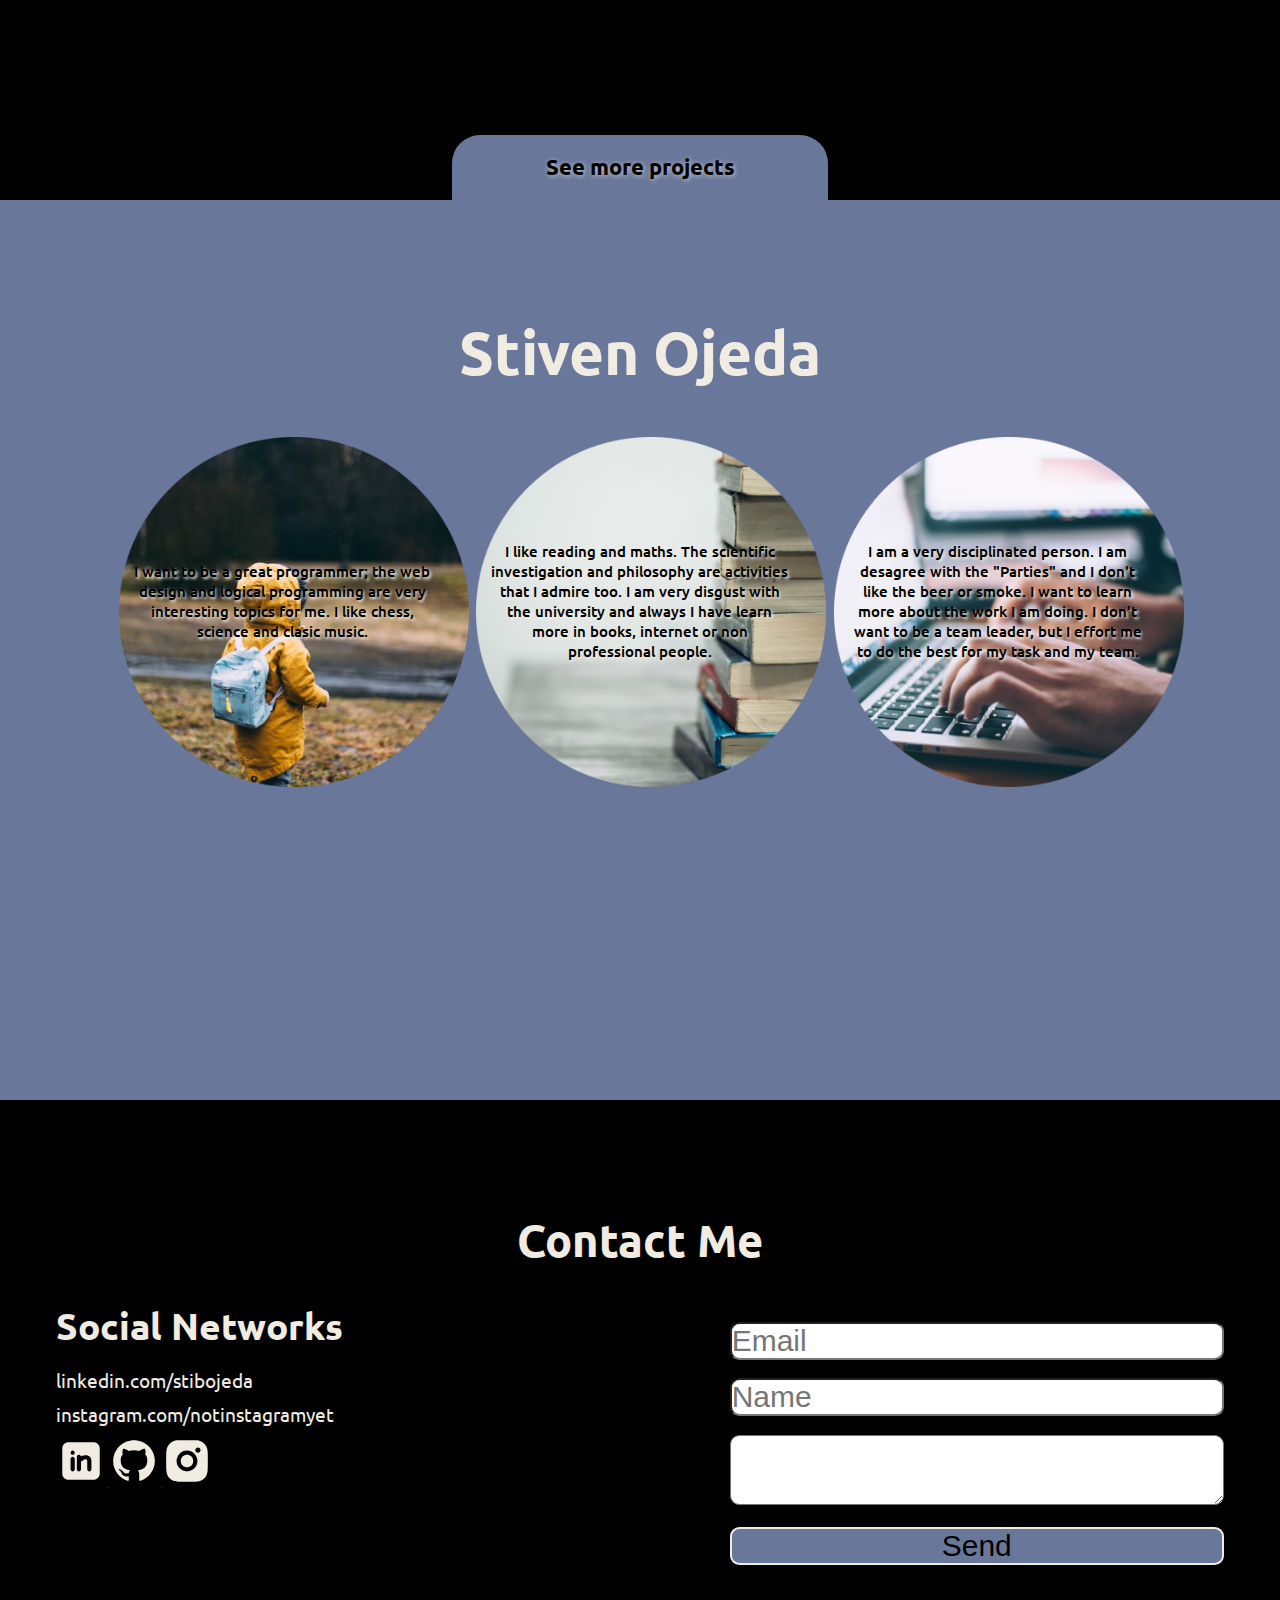
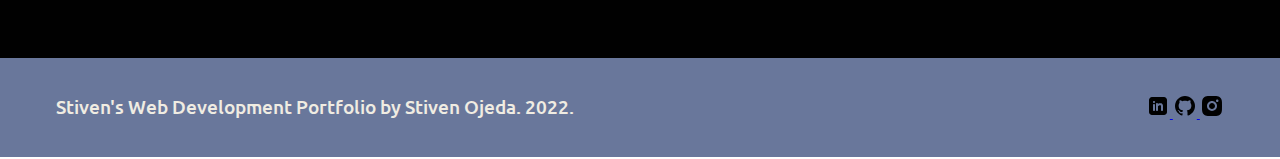
==== commit a4ba86be: "All projects page added. General list of all projects." ====
--- a/index.html
+++ b/index.html
@@ -76,7 +76,7 @@
     </div>
     
     <div class="creations__all">
-      <a href="#">See more projects</a>
+      <a href="projects.html">See more projects</a>
     </div>
   </div>
 
@@ -88,19 +88,19 @@
       <div class="stiven__container">
         <img class="stiven__person" src="images/child.png" alt="Child image.">
         <p class="stiven_person_text">
-          This is personal information.
+          I want to be a great programmer; the web design and logical programming are very interesting topics for me. I like chess, science and clasic music.
         </p>
       </div>
       <div class="stiven__container">
         <img class="stiven__study" src="images/books.png" alt="Books image.">
         <p class="stiven_study_text">
-          This is studying information.
+          I like reading and maths. The scientific investigation and philosophy are activities that I admire too. I am very disgust with the university and always I have learn more in books, internet or non professional people.
         </p>
       </div>
       <div class="stiven__container">
         <img class="stiven__work" src="images/computer-hands.png" alt="Work in programming image.">
         <p class="stiven_work_text">
-          This is working information.
+          I am a very disciplinated person. I am desagree with the "Parties" and I don't like the beer or smoke. I want to learn more about the work I am doing. I don't want to be a team leader, but I effort me to do the best for my task and my team.
         </p>
       </div>
     </div>
@@ -135,8 +135,7 @@
         <input type="text" placeholder="Name" id="name" required>
       </div>
       <div class="contact__form">
-        <textarea name="message">
-          Write here your message.
+        <textarea name="message" placeholder="Write here your message.">
         </textarea>
       </div>
       <div class="contact__form contact_form_submit">
--- a/styles.css
+++ b/styles.css
@@ -112,9 +112,9 @@
   color: #F0ECE2;
 }
 
-.creations_project_unit {
+/* .creations_project_unit {
   max-width: 362px;
-}
+} */
 
 .creations__project img {
   max-width: 362px;
@@ -208,7 +208,9 @@
   position: absolute;
   z-index: 10;
   top: 50%;
+  transform: translateY(-50%);
   width: 100%;
+  padding: 1rem;
   border-radius: 50%;
   font-size: 1rem;
   font-weight: 500;  
@@ -522,5 +524,4 @@
     min-width: 1.25rem;
   }
 
-
 }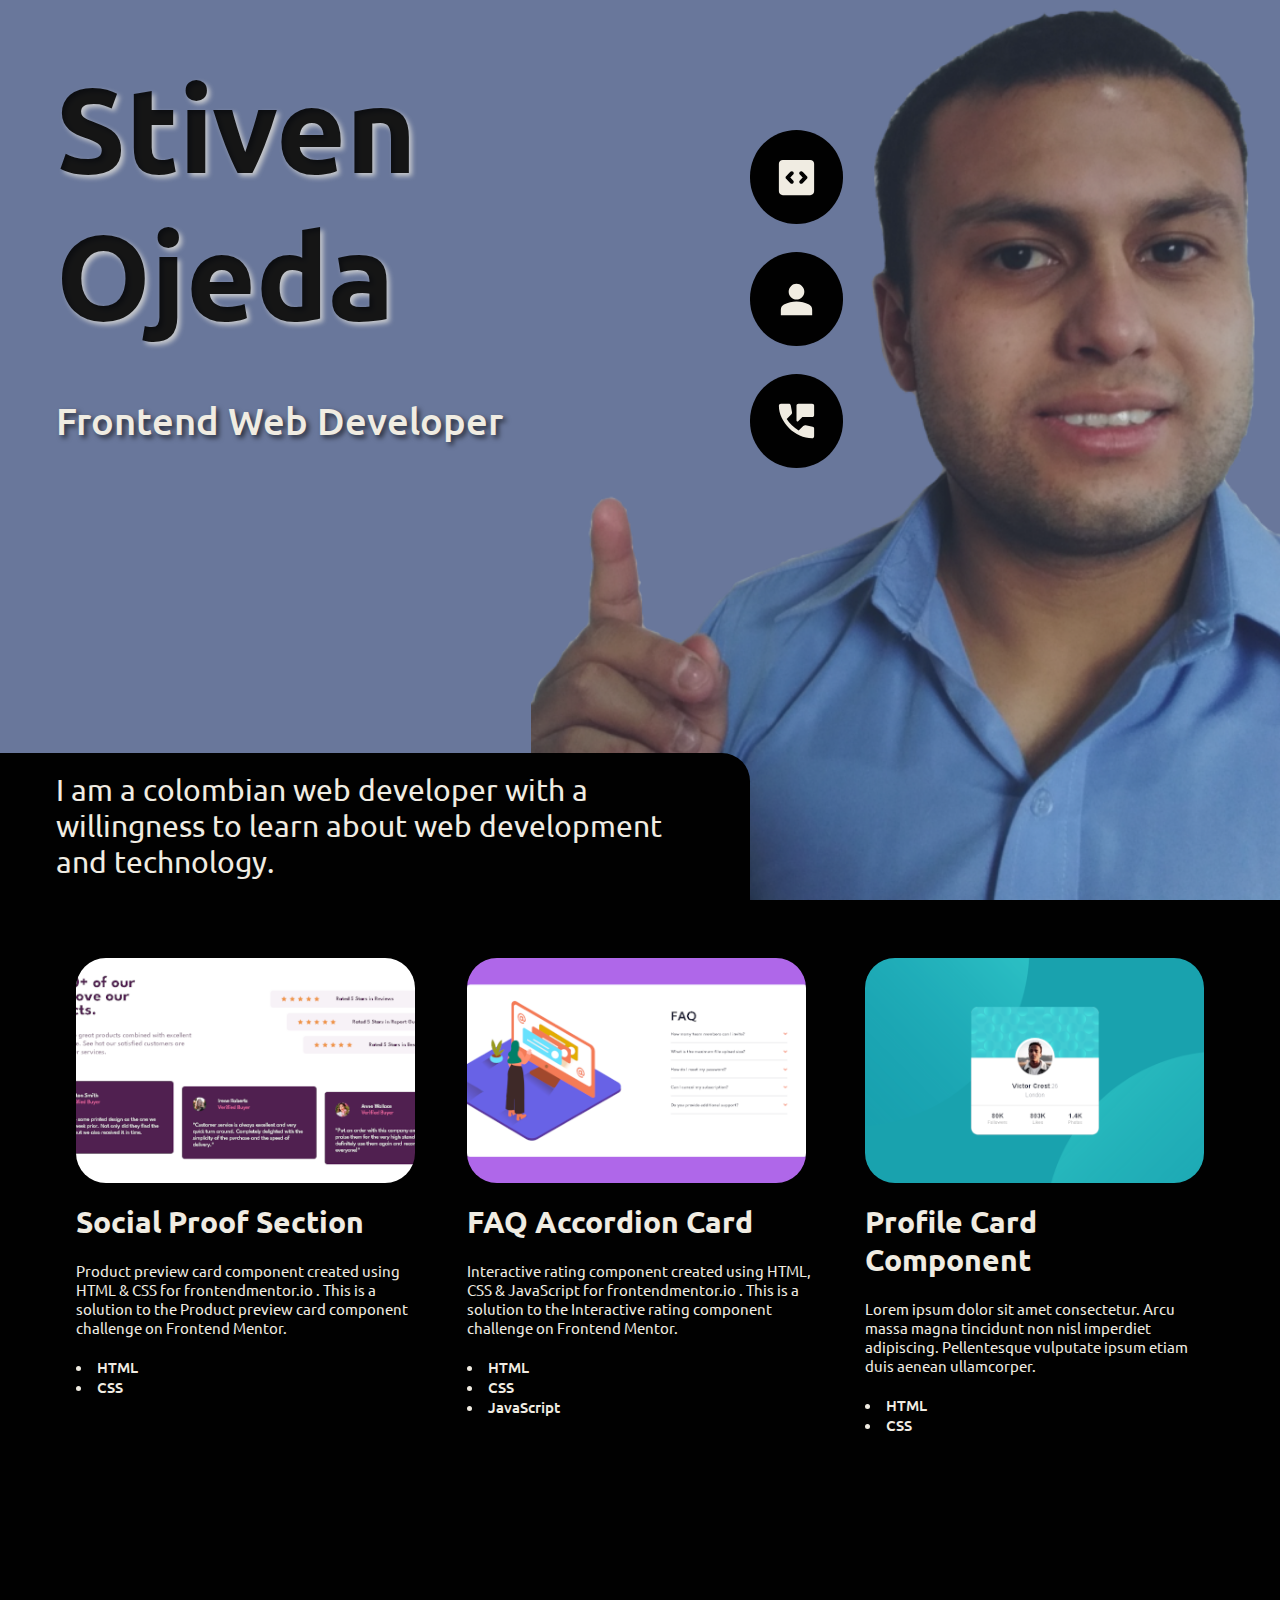
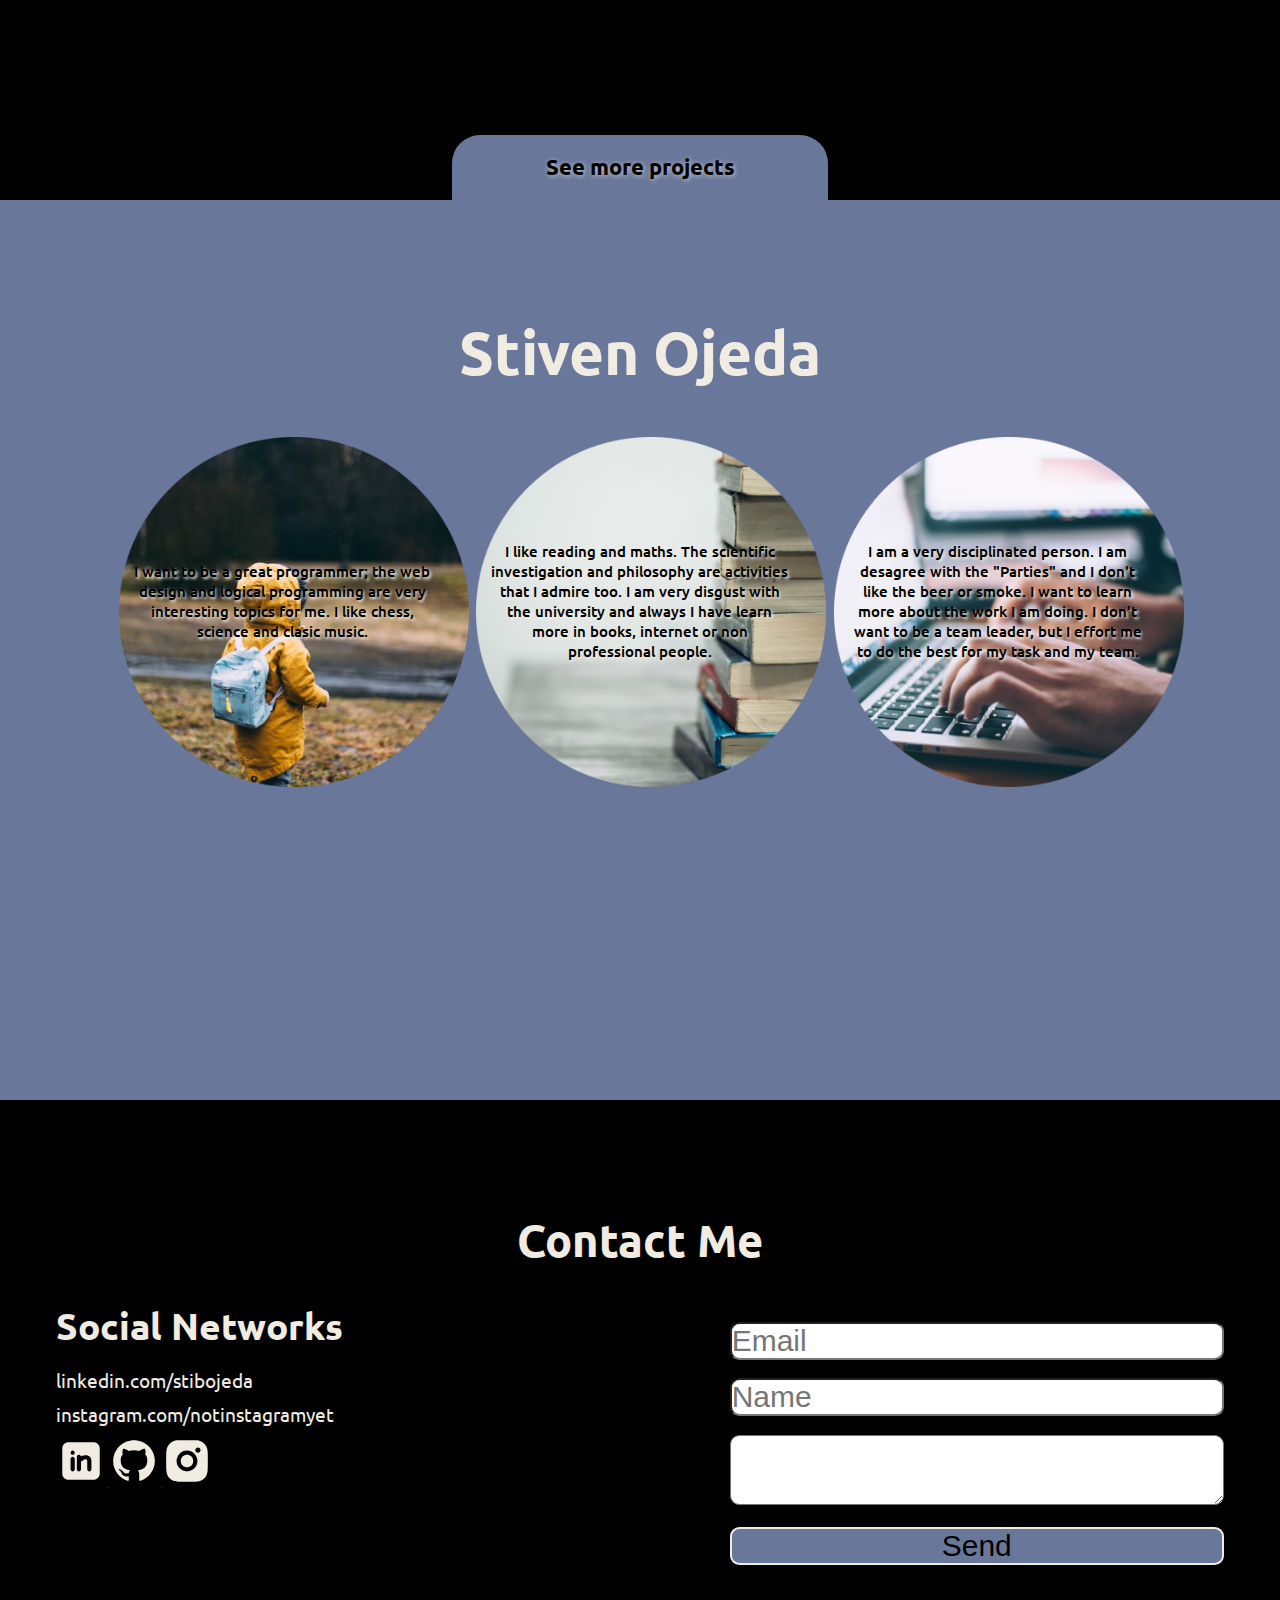
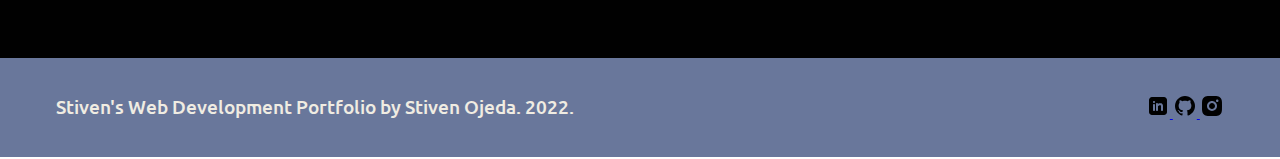
==== commit 23f26e8f: "The screenshots of projects were added to the all projects page." ====
--- a/index.html
+++ b/index.html
@@ -40,8 +40,8 @@
     
     <div class="creations__list">
       <section class="creations__project">
-        <img src="images/product-preview-card-component.png" alt="Screenshot of Product preview card component.">
-        <h2><a href="https://stibojeda.github.io/product-preview-card-component/" target="_blank">Product preview card component</a></h2>
+        <img src="images/projects-screenshots/project_10-social-proof-section.png" alt="Screenshot of the project.">
+        <h2><a href="https://stibojeda.github.io/product-preview-card-component/" target="_blank">Social Proof Section</a></h2>
         <p>
           Product preview card component created using HTML & CSS for frontendmentor.io . This is a solution to the Product preview card component challenge on Frontend Mentor.
         </p>
@@ -52,8 +52,8 @@
       </section>
   
       <section class="creations__project">
-        <img src="images/interactive-rating-component.png" alt="Image of interactive rating component.">
-        <h2><a href="https://stibojeda.github.io/interactive-rating-component/" target="_blank">Interactive rating component</a> </h2>
+        <img src="images/projects-screenshots/project_9-faq-accordion-card.png" alt="Image of the project.">
+        <h2><a href="https://stibojeda.github.io/interactive-rating-component/" target="_blank">FAQ Accordion Card</a> </h2>
         <p>
           Interactive rating component created using HTML, CSS & JavaScript for frontendmentor.io . This is a solution to the Interactive rating component challenge on Frontend Mentor.
         </p>
@@ -65,8 +65,8 @@
       </section>
   
       <section class="creations__project">
-        <img src="images/imagesProject3.png" alt="Image of the project 3.">
-        <h2><a href="#" target="_blank">Project 3</a></h2>
+        <img src="images/projects-screenshots/project_8-profile-card-component.png" alt="Image of the project.">
+        <h2><a href="#" target="_blank">Profile Card Component</a></h2>
         <p>Lorem ipsum dolor sit amet consectetur. Arcu massa magna tincidunt non nisl imperdiet adipiscing. Pellentesque vulputate ipsum etiam duis aenean ullamcorper.</p>
         <ul>
           <li>HTML</li>
--- a/styles.css
+++ b/styles.css
@@ -106,7 +106,6 @@
 .creations__project {
   display: flex;
   flex-direction: column;
-  justify-content: center;
   row-gap: 20px;
   padding: 20px;
   color: #F0ECE2;
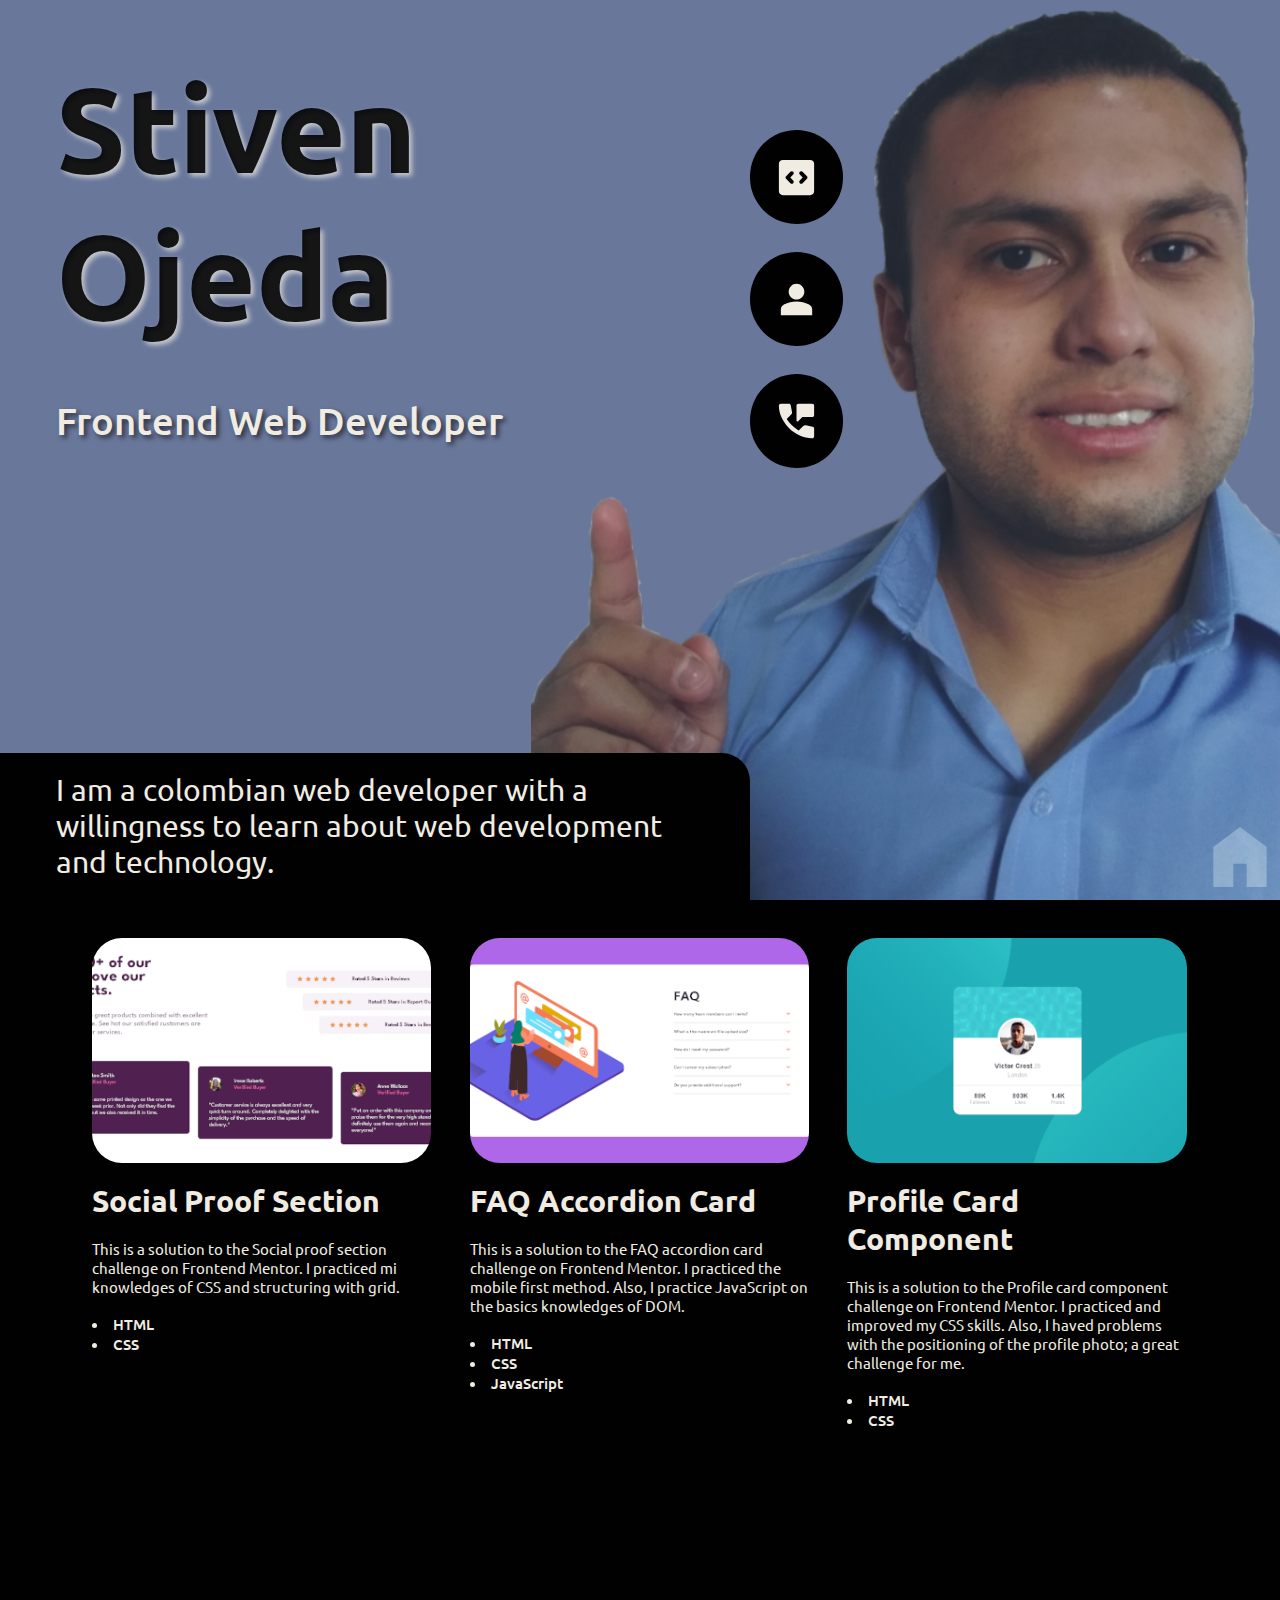
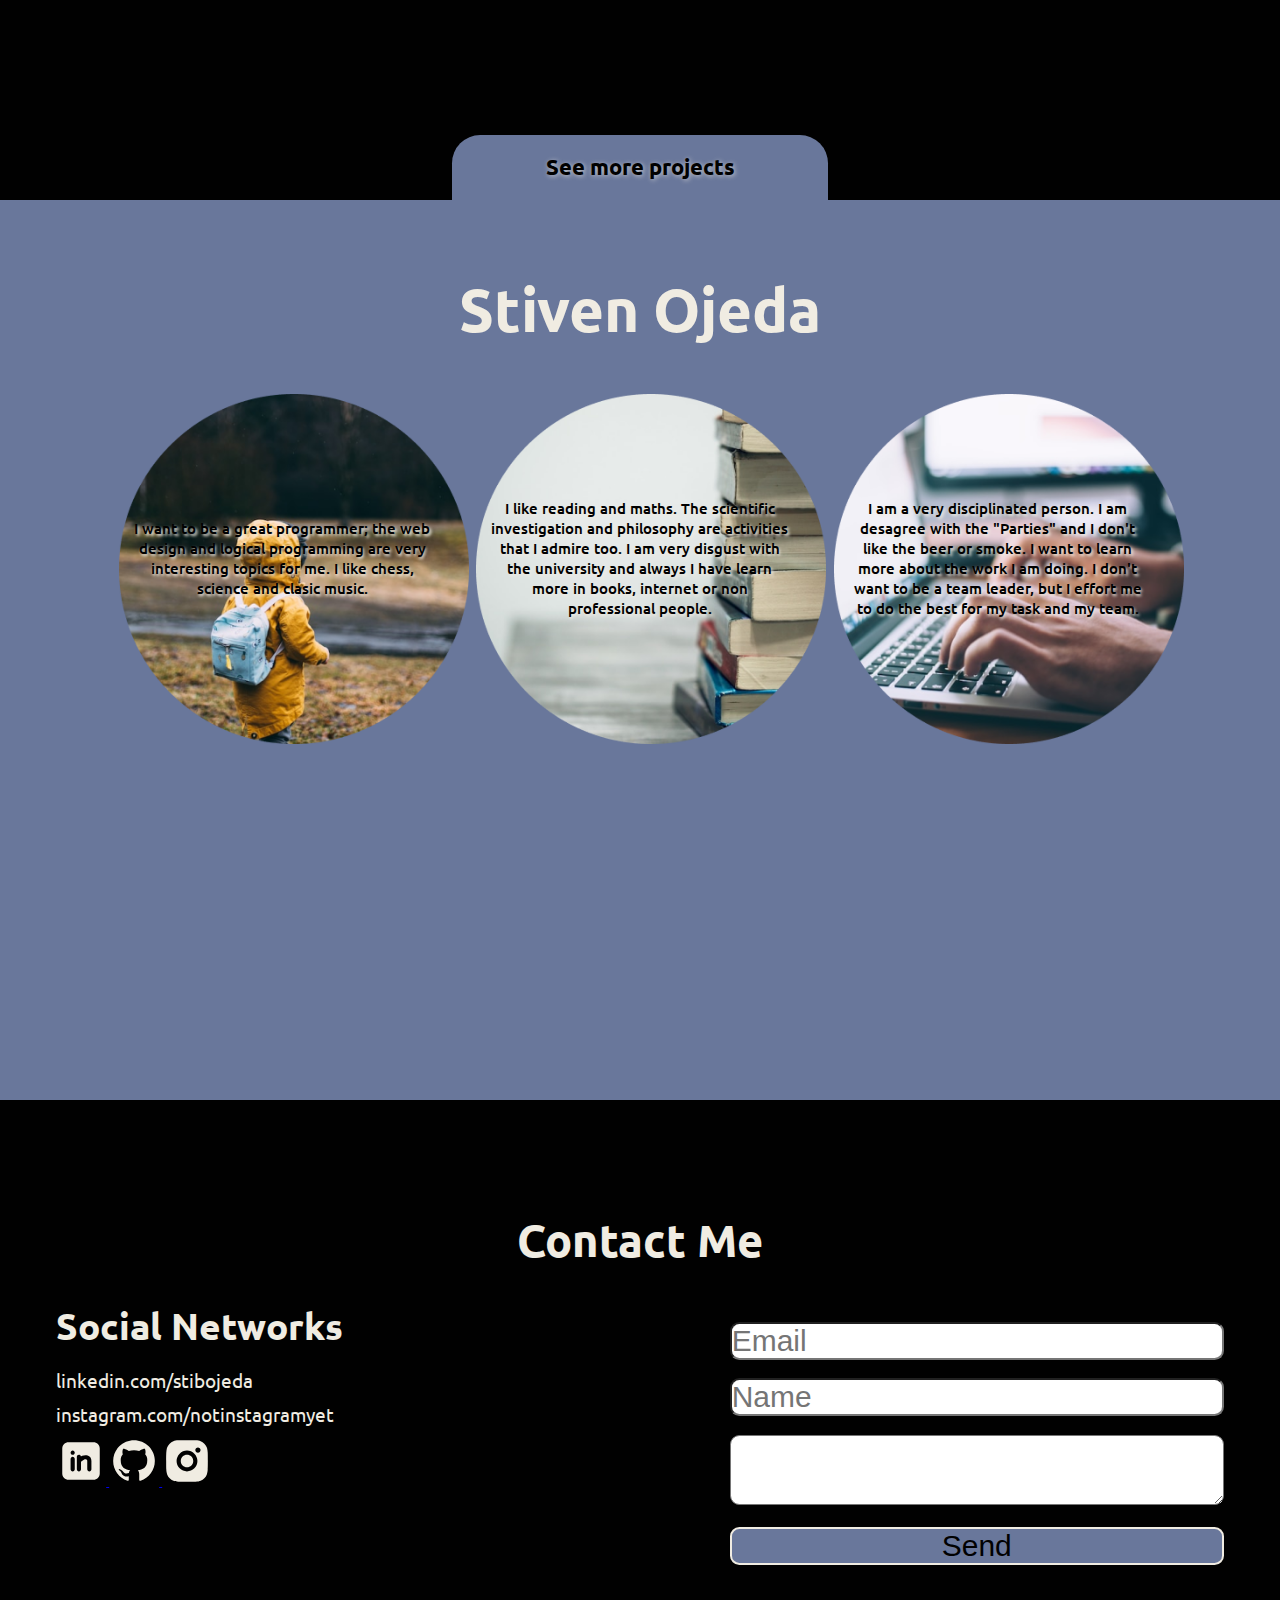
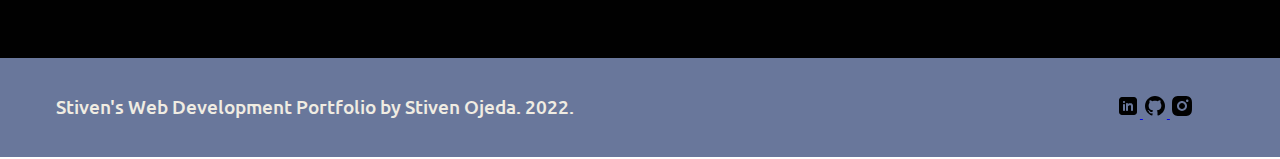
==== commit 35cb5db4: "The home icon was added. CSS changes was done in main page and projects page." ====
--- a/index.html
+++ b/index.html
@@ -11,6 +11,15 @@
   <link href="https://fonts.googleapis.com/css2?family=Ubuntu:ital,wght@0,300;0,400;0,500;0,700;1,300;1,400;1,500;1,700&display=swap" rel="stylesheet"> 
 </head>
 <body>
+
+  <!-- Home Button -->
+  <div class="home__button">
+    <a href="#introduction">
+      <img src="images/icons/home-icon.svg" alt="Return to Home Icon">
+    </a>
+  </div>
+  
+
   <!-- First section: introduction section about Stiven Ojeda. -->
   <section class="introduction" id="introduction" >
     <header class="introduction__heading">
@@ -41,9 +50,9 @@
     <div class="creations__list">
       <section class="creations__project">
         <img src="images/projects-screenshots/project_10-social-proof-section.png" alt="Screenshot of the project.">
-        <h2><a href="https://stibojeda.github.io/product-preview-card-component/" target="_blank">Social Proof Section</a></h2>
+        <h2><a href="https://stibojeda.github.io/social-proof-section/" target="_blank">Social Proof Section</a></h2>
         <p>
-          Product preview card component created using HTML & CSS for frontendmentor.io . This is a solution to the Product preview card component challenge on Frontend Mentor.
+          This is a solution to the Social proof section challenge on Frontend Mentor. I practiced mi knowledges of CSS and structuring with grid.
         </p>
         <ul>
           <li>HTML</li>
@@ -53,9 +62,9 @@
   
       <section class="creations__project">
         <img src="images/projects-screenshots/project_9-faq-accordion-card.png" alt="Image of the project.">
-        <h2><a href="https://stibojeda.github.io/interactive-rating-component/" target="_blank">FAQ Accordion Card</a> </h2>
+        <h2><a href="https://stibojeda.github.io/faq-accordion-card/" target="_blank">FAQ Accordion Card</a> </h2>
         <p>
-          Interactive rating component created using HTML, CSS & JavaScript for frontendmentor.io . This is a solution to the Interactive rating component challenge on Frontend Mentor.
+          This is a solution to the FAQ accordion card challenge on Frontend Mentor. I practiced the mobile first method. Also, I practice JavaScript on the basics knowledges of DOM.
         </p>
         <ul>
           <li>HTML</li>
@@ -66,8 +75,10 @@
   
       <section class="creations__project">
         <img src="images/projects-screenshots/project_8-profile-card-component.png" alt="Image of the project.">
-        <h2><a href="#" target="_blank">Profile Card Component</a></h2>
-        <p>Lorem ipsum dolor sit amet consectetur. Arcu massa magna tincidunt non nisl imperdiet adipiscing. Pellentesque vulputate ipsum etiam duis aenean ullamcorper.</p>
+        <h2><a href="https://stibojeda.github.io/profile-card-component/" target="_blank">Profile Card Component</a></h2>
+        <p>
+          This is a solution to the Profile card component challenge on Frontend Mentor. I practiced and improved my CSS skills. Also, I haved problems with the positioning of the profile photo; a great challenge for me.
+        </p>
         <ul>
           <li>HTML</li>
           <li>CSS</li>
--- a/styles.css
+++ b/styles.css
@@ -13,8 +13,16 @@
   font-family: 'Ubuntu', sans-serif;
 }
 
+/* Home Button */
+.home__button {
+  display: none;
+  position: fixed;
+  right: 0;
+  bottom: 0;
+  width: 
+}
+
 /* First section */
-
 .introduction {
   display: grid;
   grid-template-columns: auto;
@@ -107,6 +115,7 @@
   display: flex;
   flex-direction: column;
   row-gap: 20px;
+  min-width: 362px;
   padding: 20px;
   color: #F0ECE2;
 }
@@ -116,6 +125,7 @@
 } */
 
 .creations__project img {
+  width: 100%;
   max-width: 362px;
   border-radius: 2rem;
 }
@@ -282,6 +292,10 @@
   font-weight: 500;
 }
 
+.footer__icons {
+  margin-right: 2rem;
+}
+
 
 
 @media (min-width: 900px) {
@@ -290,6 +304,11 @@
     padding: 0;
     margin: 0;
     font-size: 1.17vw;
+  }
+  
+  /* Home Button */
+  .home__button {
+    display: block;
   }
 
   /* First section */
@@ -380,25 +399,36 @@
     flex-direction: column;
     align-content: space-between;
     height: 100vh;
-    padding: 3vw 4.39vw 0 4.39vw;
+    padding: 1.54vw 4.39vw 0 4.39vw;
   }
 
   .creations__list {
     display: flex;
     flex-direction: row;
-    row-gap: 2rem;
-    justify-content: center;
-    margin-bottom: auto;
+    padding: 0;
+    align-content: space-between;
+  }
+
+  .creations__project {
+    display: flex;
+    flex-direction: column;
+    row-gap: 1.46vw;
+    max-width: 29.5vw;
+    height: 100%;
+    padding: 1.46vw;
+    color: #F0ECE2;
   }
 
   .creations__project img {
+    width: 100%;
     max-width: 26.5vw;
   }
 
   .creations__all {
     padding: 1.46vw;
     min-width: 29.3vw;
-    margin: 0 auto;
+    margin: auto;
+    margin-bottom: 0;
     text-align: center;
     border-radius: 2.20vw 2.20vw 0 0;
     background-color: #69779B;
@@ -416,7 +446,7 @@
   /* Third section */
   .stiven {
     height: 100vh;
-    padding: 4.39vw;
+    padding: 1vw 4.39vw;
     background-color: #69779B;
   }
 
